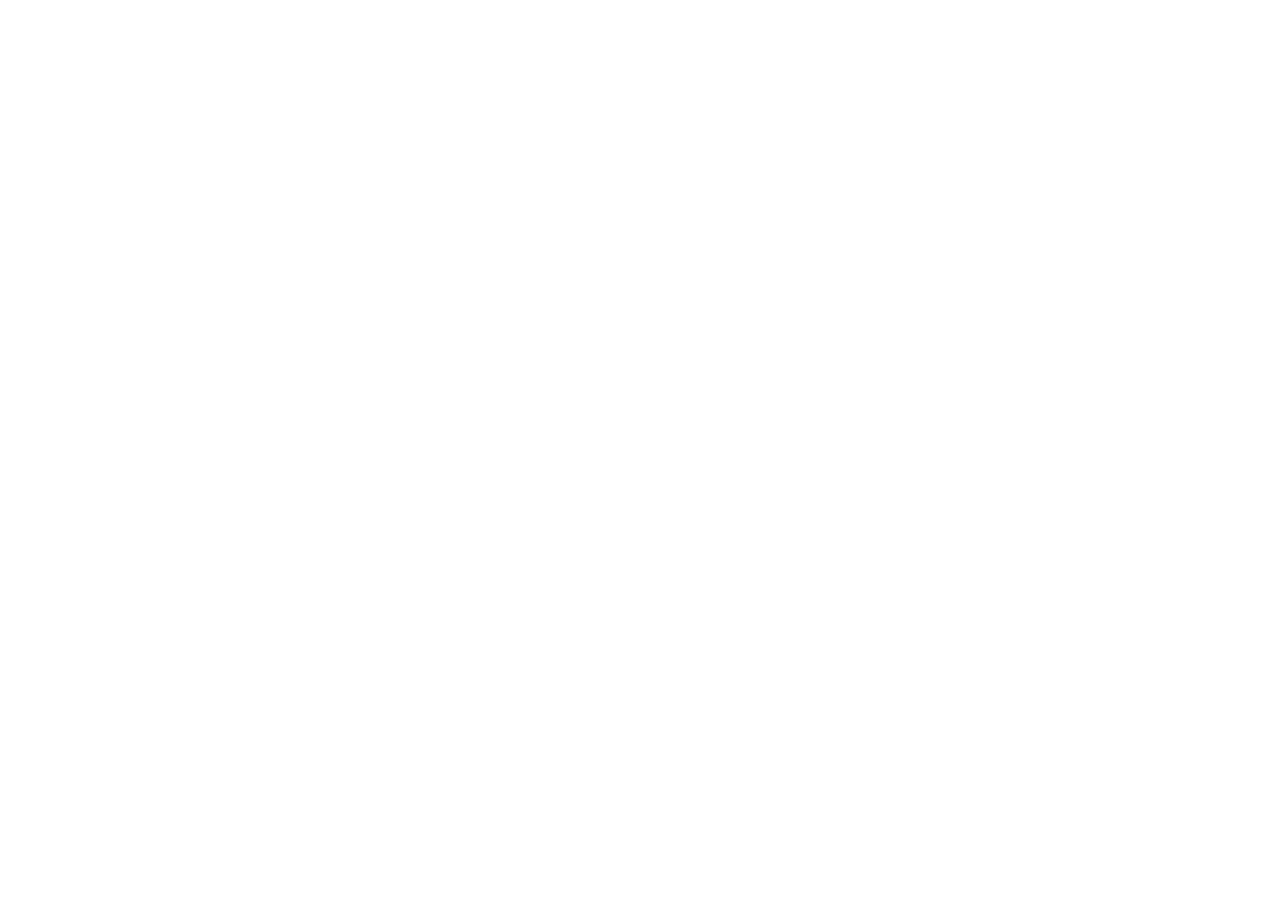
==== index.html @ 60d5e743 "initial first commit" ====
<!DOCTYPE html>
<html lang="en">

<head>
    <meta charset="UTF-8">
    <meta name="viewport" content="width=device-width, initial-scale=1.0">
    <link href="https://cdn.jsdelivr.net/npm/bootstrap@5.3.2/dist/css/bootstrap.min.css" rel="stylesheet"
        integrity="sha384-T3c6CoIi6uLrA9TneNEoa7RxnatzjcDSCmG1MXxSR1GAsXEV/Dwwykc2MPK8M2HN" crossorigin="anonymous">
        <link rel="stylesheet" href="style/style.css">
    <title>Document</title>
</head>

<body>



    <script src="https://cdnjs.cloudflare.com/ajax/libs/jquery/3.7.1/jquery.min.js"
        integrity="sha512-v2CJ7UaYy4JwqLDIrZUI/4hqeoQieOmAZNXBeQyjo21dadnwR+8ZaIJVT8EE2iyI61OV8e6M8PP2/4hpQINQ/g=="
        crossorigin="anonymous" referrerpolicy="no-referrer"></script>
    <script src="https://cdn.jsdelivr.net/npm/bootstrap@5.3.2/dist/js/bootstrap.bundle.min.js"
        integrity="sha384-C6RzsynM9kWDrMNeT87bh95OGNyZPhcTNXj1NW7RuBCsyN/o0jlpcV8Qyq46cDfL"
        crossorigin="anonymous"></script>
    <script src="JavaScript/main.js"></script>
</body>

</html>
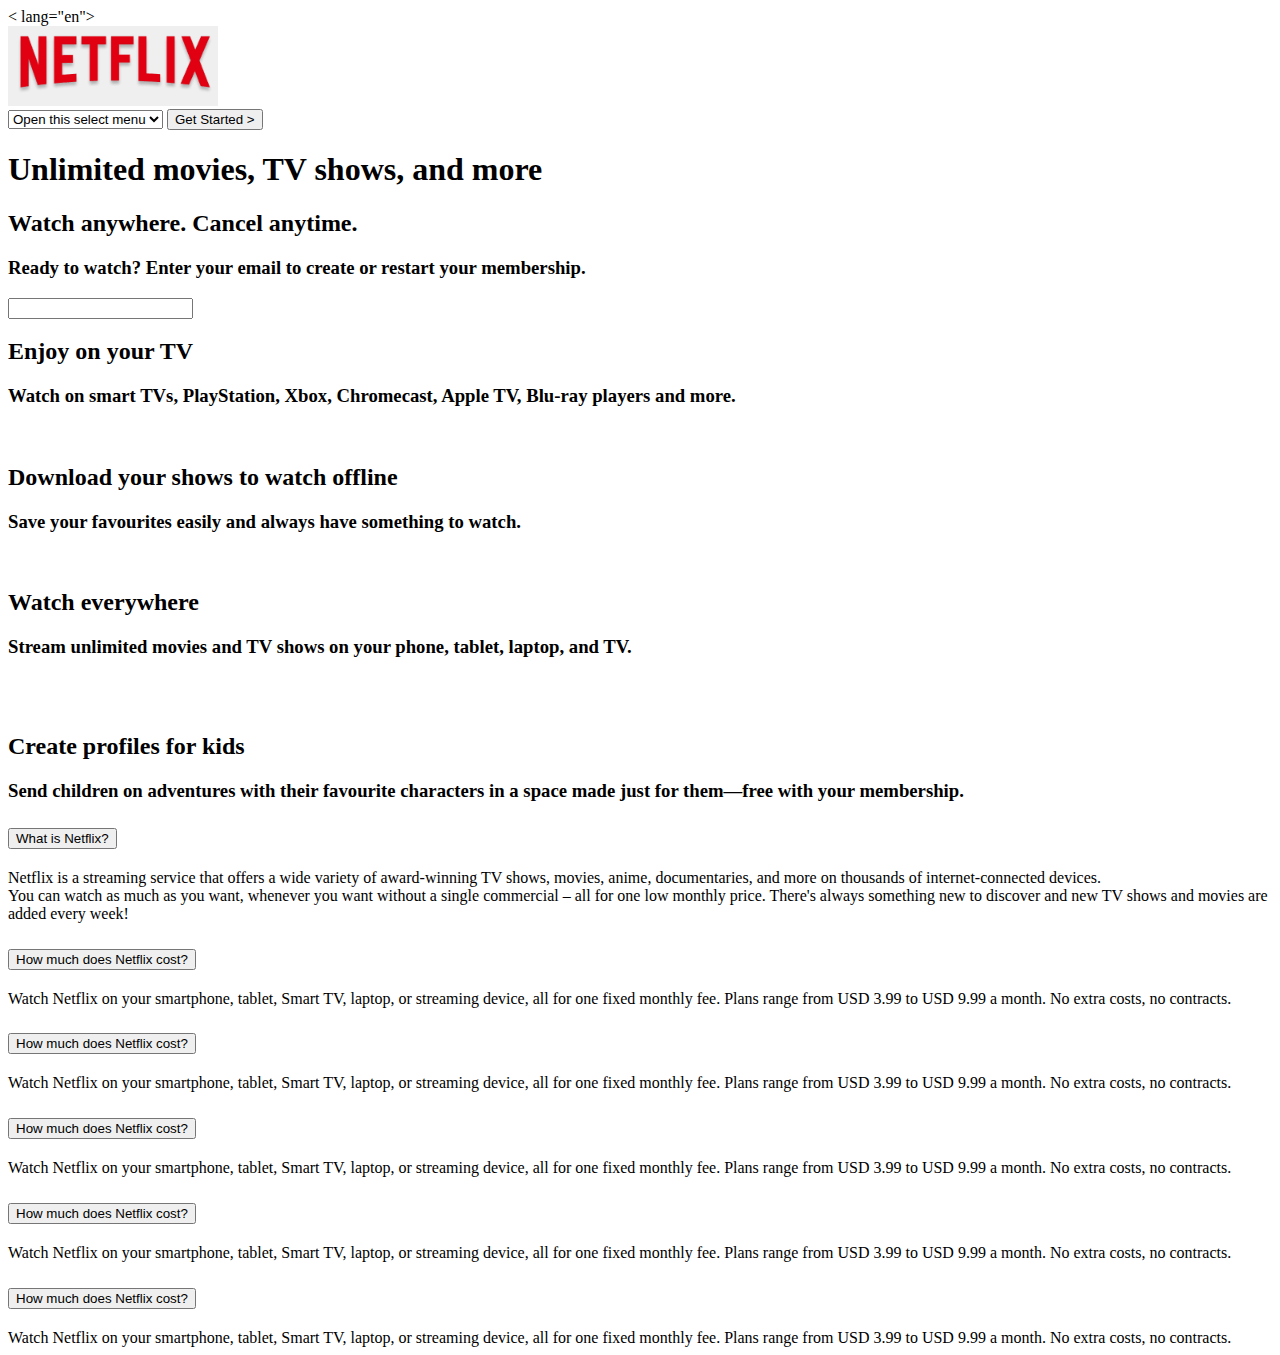
==== commit 3b2d743d: "20%" ====
--- a/index.html
+++ b/index.html
@@ -1,19 +1,168 @@
 <!DOCTYPE html>
-<html lang="en">
+< lang="en">
 
 <head>
     <meta charset="UTF-8">
     <meta name="viewport" content="width=device-width, initial-scale=1.0">
     <link href="https://cdn.jsdelivr.net/npm/bootstrap@5.3.2/dist/css/bootstrap.min.css" rel="stylesheet"
         integrity="sha384-T3c6CoIi6uLrA9TneNEoa7RxnatzjcDSCmG1MXxSR1GAsXEV/Dwwykc2MPK8M2HN" crossorigin="anonymous">
-        <link rel="stylesheet" href="style/style.css">
+    <link rel="stylesheet" href="style/style.css">
     <title>Document</title>
 </head>
 
 <body>
+    <header>
+        <nav>
+            <div><button type="button" class="btn custom-btn-netflix"></button>
+            </div>
+            <div>
+                <select class="form-select" aria-label="Default select example">
+                    <option selected>Open this select menu</option>
+                    <option value="1">Français</option>
+                    <option value="2">English</option>
+                    <option value="3">العربية</option>
+                </select>
+                <button type="button" class="btn btn-danger">Get Started ></button>
+            </div>
+        </nav>
 
+        <section>
+            <div>
+                <h1>Unlimited movies, TV shows, and more</h1>
+                <h2>Watch anywhere. Cancel anytime.</h2>
+                <h3>Ready to watch? Enter your email to create or restart your membership.</h3>
+                <input type="email" id="email" name="email">
+            </div>
+        </section>
+    </header>
+    <section>
+        <div>
+            <div>
+                <h2>Enjoy on your TV</h2>
+                <h3>Watch on smart TVs, PlayStation, Xbox, Chromecast, Apple TV, Blu-ray players and more.</h3>
+            </div>
+            <div>
+                <img src="" alt="">
+                <img src="" alt="">
+            </div>
+        </div>
+        <div>
+            <div>
+                <h2>Download your shows to watch offline</h2>
+                <h3>Save your favourites easily and always have something to watch.</h3>
+            </div>
+            <div>
+                <img src="" alt="">
+                <img src="" alt="">
+            </div>
+        </div>
+        <div>
+            <h2>Watch everywhere</h2>
+            <h3>Stream unlimited movies and TV shows on your phone, tablet, laptop, and TV.</h3>
+            <img src="" alt="">
+        </div>
+        <div>
+            <img src="" alt="">
+            <h2>Create profiles for kids</h2>
+            <h3>Send children on adventures with their favourite characters in a space made just for them—free with your
+                membership.</h3>
+        </div>
+        <div class="accordion" id="accordionExample">
+            <div class="accordion-item">
+                <h2 class="accordion-header">
+                    <button class="accordion-button" type="button" data-bs-toggle="collapse"
+                        data-bs-target="#collapseOne" aria-expanded="true" aria-controls="collapseOne">
+                        What is Netflix?
+                    </button>
+                </h2>
+                <div id="collapseOne" class="accordion-collapse collapse show" data-bs-parent="#accordionExample">
+                    <div class="accordion-body">
+                        Netflix is a streaming service that offers a wide variety of award-winning TV shows, movies,
+                        anime, documentaries, and more on thousands of internet-connected devices. <br>
 
+                        You can watch as much as you want, whenever you want without a single commercial – all for one
+                        low monthly price. There's always something new to discover and new TV shows and movies are
+                        added every week!
+                    </div>
+                </div>
+            </div>
+            <div class="accordion-item">
+                <h2 class="accordion-header">
+                    <button class="accordion-button collapsed" type="button" data-bs-toggle="collapse"
+                        data-bs-target="#collapseTwo" aria-expanded="false" aria-controls="collapseTwo">
+                        How much does Netflix cost?
+                    </button>
+                </h2>
+                <div id="collapseTwo" class="accordion-collapse collapse" data-bs-parent="#accordionExample">
+                    <div class="accordion-body">
+                        Watch Netflix on your smartphone, tablet, Smart TV, laptop, or streaming device, all for one
+                        fixed monthly fee. Plans range from USD 3.99 to USD 9.99 a month. No extra costs, no contracts.
+                    </div>
+                </div>
+            </div>
+            <div class="accordion-item">
+                <h2 class="accordion-header">
+                    <button class="accordion-button collapsed" type="button" data-bs-toggle="collapse"
+                        data-bs-target="#collapseThree" aria-expanded="false" aria-controls="collapseThree">
+                        How much does Netflix cost?
+                    </button>
+                </h2>
+                <div id="collapseThree" class="accordion-collapse collapse" data-bs-parent="#accordionExample">
+                    <div class="accordion-body">
+                        Watch Netflix on your smartphone, tablet, Smart TV, laptop, or streaming device, all for one
+                        fixed monthly fee. Plans range from USD 3.99 to USD 9.99 a month. No extra costs, no contracts.
+                    </div>
+                </div>
+            </div>
+            <div class="accordion-item">
+                <h2 class="accordion-header">
+                    <button class="accordion-button collapsed" type="button" data-bs-toggle="collapse"
+                        data-bs-target="#collapseThree" aria-expanded="false" aria-controls="collapseThree">
+                        How much does Netflix cost?
+                    </button>
+                </h2>
+                <div id="collapseThree" class="accordion-collapse collapse" data-bs-parent="#accordionExample">
+                    <div class="accordion-body">
+                        Watch Netflix on your smartphone, tablet, Smart TV, laptop, or streaming device, all for one
+                        fixed monthly fee. Plans range from USD 3.99 to USD 9.99 a month. No extra costs, no contracts.
+                    </div>
+                </div>
+            </div>
+            <div class="accordion-item">
+                <h2 class="accordion-header">
+                    <button class="accordion-button collapsed" type="button" data-bs-toggle="collapse"
+                        data-bs-target="#collapseThree" aria-expanded="false" aria-controls="collapseThree">
+                        How much does Netflix cost?
+                    </button>
+                </h2>
+                <div id="collapseThree" class="accordion-collapse collapse" data-bs-parent="#accordionExample">
+                    <div class="accordion-body">
+                        Watch Netflix on your smartphone, tablet, Smart TV, laptop, or streaming device, all for one
+                        fixed monthly fee. Plans range from USD 3.99 to USD 9.99 a month. No extra costs, no contracts.
+                    </div>
+                </div>
+            </div>
+            <div class="accordion-item">
+                <h2 class="accordion-header">
+                    <button class="accordion-button collapsed" type="button" data-bs-toggle="collapse"
+                        data-bs-target="#collapseThree" aria-expanded="false" aria-controls="collapseThree">
+                        How much does Netflix cost?
+                    </button>
+                </h2>
+                <div id="collapseThree" class="accordion-collapse collapse" data-bs-parent="#accordionExample">
+                    <div class="accordion-body">
+                        Watch Netflix on your smartphone, tablet, Smart TV, laptop, or streaming device, all for one
+                        fixed monthly fee. Plans range from USD 3.99 to USD 9.99 a month. No extra costs, no contracts.
+                    </div>
+                </div>
+            </div>
+          
+        </div>
 
+    </section>
+    <footer>
+
+    </footer>
     <script src="https://cdnjs.cloudflare.com/ajax/libs/jquery/3.7.1/jquery.min.js"
         integrity="sha512-v2CJ7UaYy4JwqLDIrZUI/4hqeoQieOmAZNXBeQyjo21dadnwR+8ZaIJVT8EE2iyI61OV8e6M8PP2/4hpQINQ/g=="
         crossorigin="anonymous" referrerpolicy="no-referrer"></script>
@@ -23,4 +172,3 @@
     <script src="JavaScript/main.js"></script>
 </body>
 
-</html>--- a/style/style.css
+++ b/style/style.css
@@ -0,0 +1,46 @@
+.custom-btn-netflix {
+    background-size: cover;
+    background-image: url(/Assets/Netflix\ logo.png);
+    color: #fff;
+    border: none;
+    width: 210px;
+    height: 80px;
+    top: 71px;
+    left: 37px;
+  
+  }
+  <div class="input-group mb-3">
+  <span class="input-group-text" id="basic-addon1">@</span>
+  <input type="text" class="form-control" placeholder="Username" aria-label="Username" aria-describedby="basic-addon1">
+</div>
+
+<div class="input-group mb-3">
+  <input type="text" class="form-control" placeholder="Recipient's username" aria-label="Recipient's username" aria-describedby="basic-addon2">
+  <span class="input-group-text" id="basic-addon2">@example.com</span>
+</div>
+
+<div class="mb-3">
+  <label for="basic-url" class="form-label">Your vanity URL</label>
+  <div class="input-group">
+    <span class="input-group-text" id="basic-addon3">https://example.com/users/</span>
+    <input type="text" class="form-control" id="basic-url" aria-describedby="basic-addon3 basic-addon4">
+  </div>
+  <div class="form-text" id="basic-addon4">Example help text goes outside the input group.</div>
+</div>
+
+<div class="input-group mb-3">
+  <span class="input-group-text">$</span>
+  <input type="text" class="form-control" aria-label="Amount (to the nearest dollar)">
+  <span class="input-group-text">.00</span>
+</div>
+
+<div class="input-group mb-3">
+  <input type="text" class="form-control" placeholder="Username" aria-label="Username">
+  <span class="input-group-text">@</span>
+  <input type="text" class="form-control" placeholder="Server" aria-label="Server">
+</div>
+
+<div class="input-group">
+  <span class="input-group-text">With textarea</span>
+  <textarea class="form-control" aria-label="With textarea"></textarea>
+</div>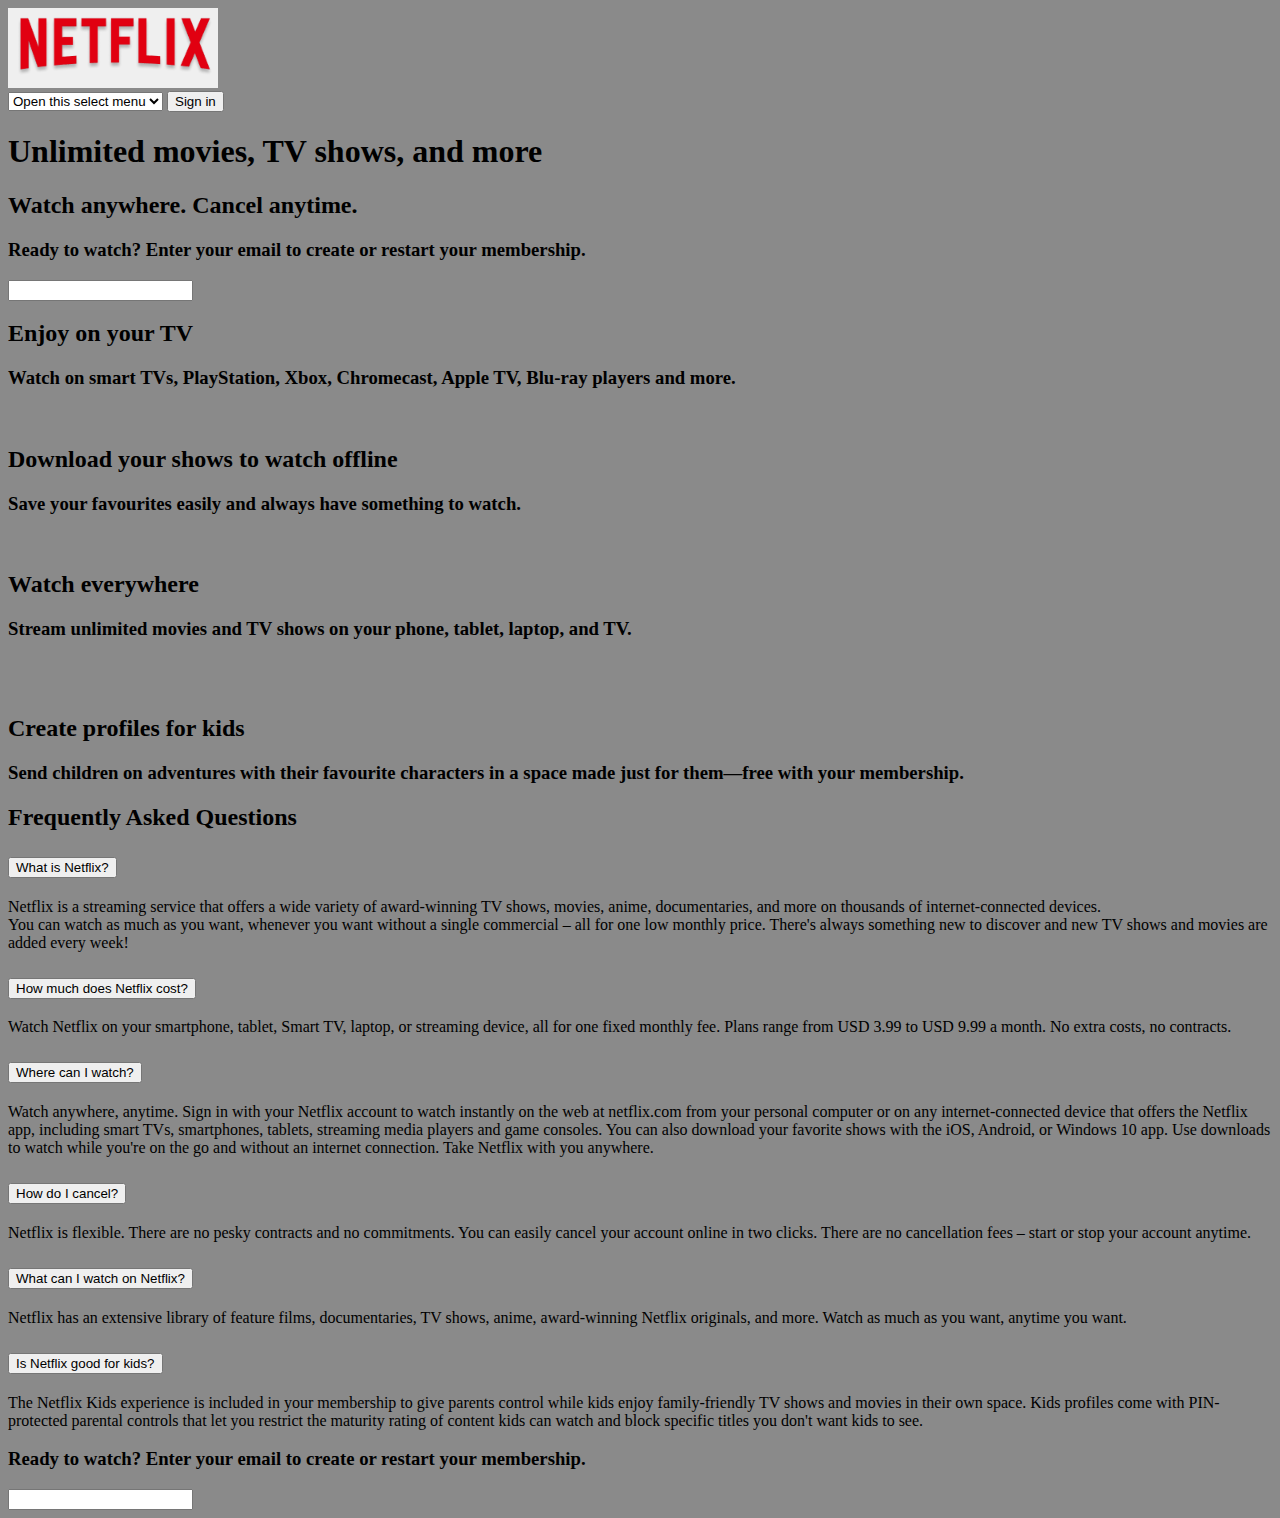
==== commit 36f800cd: "WIP landing page netflix clone" ====
--- a/index.html
+++ b/index.html
@@ -1,174 +1,188 @@
 <!DOCTYPE html>
-< lang="en">
+<lang="en">
 
-<head>
-    <meta charset="UTF-8">
-    <meta name="viewport" content="width=device-width, initial-scale=1.0">
-    <link href="https://cdn.jsdelivr.net/npm/bootstrap@5.3.2/dist/css/bootstrap.min.css" rel="stylesheet"
-        integrity="sha384-T3c6CoIi6uLrA9TneNEoa7RxnatzjcDSCmG1MXxSR1GAsXEV/Dwwykc2MPK8M2HN" crossorigin="anonymous">
-    <link rel="stylesheet" href="style/style.css">
-    <title>Document</title>
-</head>
+    <head>
+        <meta charset="UTF-8">
+        <meta name="viewport" content="width=device-width, initial-scale=1.0">
+        <link href="https://cdn.jsdelivr.net/npm/bootstrap@5.3.2/dist/css/bootstrap.min.css" rel="stylesheet"
+            integrity="sha384-T3c6CoIi6uLrA9TneNEoa7RxnatzjcDSCmG1MXxSR1GAsXEV/Dwwykc2MPK8M2HN" crossorigin="anonymous">
+        <link rel="stylesheet" href="style/style.css">
+        <title>Document</title>
+    </head>
 
-<body>
-    <header>
-        <nav>
-            <div><button type="button" class="btn custom-btn-netflix"></button>
+    <body class="bg-color" >
+        <header>
+            <nav>
+                <div><button type="button" class="btn custom-btn-netflix"></button>
+                </div>
+                <div>
+                    <select class="form-select" aria-label="Default select example">
+                        <option selected>Open this select menu</option>
+                        <option value="1">Français</option>
+                        <option value="2">English</option>
+                        <option value="3">العربية</option>
+                    </select>
+                    <button type="button" class="btn btn-danger">Sign in</button>
+                </div>
+            </nav>
+
+            <section>
+                <div>
+                    <h1>Unlimited movies, TV shows, and more</h1>
+                    <h2>Watch anywhere. Cancel anytime.</h2>
+                    <h3>Ready to watch? Enter your email to create or restart your membership.</h3>
+                    <input type="email" id="email" name="email">
+                </div>
+            </section>
+        </header>
+        <section>
+            <div>
+                <div>
+                    <h2>Enjoy on your TV</h2>
+                    <h3>Watch on smart TVs, PlayStation, Xbox, Chromecast, Apple TV, Blu-ray players and more.</h3>
+                </div>
+                <div>
+                    <img src="" alt="">
+                    <img src="" alt="">
+                </div>
             </div>
             <div>
-                <select class="form-select" aria-label="Default select example">
-                    <option selected>Open this select menu</option>
-                    <option value="1">Français</option>
-                    <option value="2">English</option>
-                    <option value="3">العربية</option>
-                </select>
-                <button type="button" class="btn btn-danger">Get Started ></button>
+                <div>
+                    <h2>Download your shows to watch offline</h2>
+                    <h3>Save your favourites easily and always have something to watch.</h3>
+                </div>
+                <div>
+                    <img src="" alt="">
+                    <img src="" alt="">
+                </div>
             </div>
-        </nav>
-
-        <section>
             <div>
-                <h1>Unlimited movies, TV shows, and more</h1>
-                <h2>Watch anywhere. Cancel anytime.</h2>
-                <h3>Ready to watch? Enter your email to create or restart your membership.</h3>
-                <input type="email" id="email" name="email">
-            </div>
-        </section>
-    </header>
-    <section>
-        <div>
-            <div>
-                <h2>Enjoy on your TV</h2>
-                <h3>Watch on smart TVs, PlayStation, Xbox, Chromecast, Apple TV, Blu-ray players and more.</h3>
+                <h2>Watch everywhere</h2>
+                <h3>Stream unlimited movies and TV shows on your phone, tablet, laptop, and TV.</h3>
+                <img src="" alt="">
             </div>
             <div>
                 <img src="" alt="">
-                <img src="" alt="">
+                <h2>Create profiles for kids</h2>
+                <h3>Send children on adventures with their favourite characters in a space made just for them—free with
+                    your
+                    membership.</h3>
             </div>
-        </div>
-        <div>
-            <div>
-                <h2>Download your shows to watch offline</h2>
-                <h3>Save your favourites easily and always have something to watch.</h3>
-            </div>
-            <div>
-                <img src="" alt="">
-                <img src="" alt="">
-            </div>
-        </div>
-        <div>
-            <h2>Watch everywhere</h2>
-            <h3>Stream unlimited movies and TV shows on your phone, tablet, laptop, and TV.</h3>
-            <img src="" alt="">
-        </div>
-        <div>
-            <img src="" alt="">
-            <h2>Create profiles for kids</h2>
-            <h3>Send children on adventures with their favourite characters in a space made just for them—free with your
-                membership.</h3>
-        </div>
-        <div class="accordion" id="accordionExample">
-            <div class="accordion-item">
-                <h2 class="accordion-header">
-                    <button class="accordion-button" type="button" data-bs-toggle="collapse"
-                        data-bs-target="#collapseOne" aria-expanded="true" aria-controls="collapseOne">
-                        What is Netflix?
-                    </button>
-                </h2>
-                <div id="collapseOne" class="accordion-collapse collapse show" data-bs-parent="#accordionExample">
-                    <div class="accordion-body">
-                        Netflix is a streaming service that offers a wide variety of award-winning TV shows, movies,
-                        anime, documentaries, and more on thousands of internet-connected devices. <br>
+            <h2>Frequently Asked Questions</h2>
+            <div class="accordion" id="accordionExample">
+                <div class="accordion-item">
+                    <h2 class="accordion-header">
+                        <button class="accordion-button" type="button" data-bs-toggle="collapse"
+                            data-bs-target="#collapseOne" aria-expanded="true" aria-controls="collapseOne">
+                            What is Netflix?
+                        </button>
+                    </h2>
+                    <div id="collapseOne" class="accordion-collapse collapse show" data-bs-parent="#accordionExample">
+                        <div class="accordion-body">
+                            Netflix is a streaming service that offers a wide variety of award-winning TV shows, movies,
+                            anime, documentaries, and more on thousands of internet-connected devices. <br>
 
-                        You can watch as much as you want, whenever you want without a single commercial – all for one
-                        low monthly price. There's always something new to discover and new TV shows and movies are
-                        added every week!
+                            You can watch as much as you want, whenever you want without a single commercial – all for
+                            one
+                            low monthly price. There's always something new to discover and new TV shows and movies are
+                            added every week!
+                        </div>
                     </div>
                 </div>
-            </div>
-            <div class="accordion-item">
-                <h2 class="accordion-header">
-                    <button class="accordion-button collapsed" type="button" data-bs-toggle="collapse"
-                        data-bs-target="#collapseTwo" aria-expanded="false" aria-controls="collapseTwo">
-                        How much does Netflix cost?
-                    </button>
-                </h2>
-                <div id="collapseTwo" class="accordion-collapse collapse" data-bs-parent="#accordionExample">
-                    <div class="accordion-body">
-                        Watch Netflix on your smartphone, tablet, Smart TV, laptop, or streaming device, all for one
-                        fixed monthly fee. Plans range from USD 3.99 to USD 9.99 a month. No extra costs, no contracts.
+                <div class="accordion-item">
+                    <h2 class="accordion-header">
+                        <button class="accordion-button collapsed" type="button" data-bs-toggle="collapse"
+                            data-bs-target="#collapseTwo" aria-expanded="false" aria-controls="collapseTwo">
+                            How much does Netflix cost?
+                        </button>
+                    </h2>
+                    <div id="collapseTwo" class="accordion-collapse collapse" data-bs-parent="#accordionExample">
+                        <div class="accordion-body">
+                            Watch Netflix on your smartphone, tablet, Smart TV, laptop, or streaming device, all for one
+                            fixed monthly fee. Plans range from USD 3.99 to USD 9.99 a month. No extra costs, no
+                            contracts.
+                        </div>
                     </div>
                 </div>
-            </div>
-            <div class="accordion-item">
-                <h2 class="accordion-header">
-                    <button class="accordion-button collapsed" type="button" data-bs-toggle="collapse"
-                        data-bs-target="#collapseThree" aria-expanded="false" aria-controls="collapseThree">
-                        How much does Netflix cost?
-                    </button>
-                </h2>
-                <div id="collapseThree" class="accordion-collapse collapse" data-bs-parent="#accordionExample">
-                    <div class="accordion-body">
-                        Watch Netflix on your smartphone, tablet, Smart TV, laptop, or streaming device, all for one
-                        fixed monthly fee. Plans range from USD 3.99 to USD 9.99 a month. No extra costs, no contracts.
+                <div class="accordion-item">
+                    <h2 class="accordion-header">
+                        <button class="accordion-button collapsed" type="button" data-bs-toggle="collapse"
+                            data-bs-target="#collapseThree" aria-expanded="false" aria-controls="collapseThree">
+                            Where can I watch?
+                        </button>
+                    </h2>
+                    <div id="collapseThree" class="accordion-collapse collapse" data-bs-parent="#accordionExample">
+                        <div class="accordion-body">
+                            Watch anywhere, anytime. Sign in with your Netflix account to watch instantly on the web at
+                            netflix.com from your personal computer or on any internet-connected device that offers the
+                            Netflix app, including smart TVs, smartphones, tablets, streaming media players and game
+                            consoles.
+
+                            You can also download your favorite shows with the iOS, Android, or Windows 10 app. Use
+                            downloads to watch while you're on the go and without an internet connection. Take Netflix
+                            with you anywhere.
+                        </div>
                     </div>
                 </div>
-            </div>
-            <div class="accordion-item">
-                <h2 class="accordion-header">
-                    <button class="accordion-button collapsed" type="button" data-bs-toggle="collapse"
-                        data-bs-target="#collapseThree" aria-expanded="false" aria-controls="collapseThree">
-                        How much does Netflix cost?
-                    </button>
-                </h2>
-                <div id="collapseThree" class="accordion-collapse collapse" data-bs-parent="#accordionExample">
-                    <div class="accordion-body">
-                        Watch Netflix on your smartphone, tablet, Smart TV, laptop, or streaming device, all for one
-                        fixed monthly fee. Plans range from USD 3.99 to USD 9.99 a month. No extra costs, no contracts.
+                <div class="accordion-item">
+                    <h2 class="accordion-header">
+                        <button class="accordion-button collapsed" type="button" data-bs-toggle="collapse"
+                            data-bs-target="#collapseFour" aria-expanded="false" aria-controls="collapseFour">
+                            How do I cancel?
+                        </button>
+                    </h2>
+                    <div id="collapseFour" class="accordion-collapse collapse" data-bs-parent="#accordionExample">
+                        <div class="accordion-body">
+                            Netflix is flexible. There are no pesky contracts and no commitments. You can easily cancel
+                            your account online in two clicks. There are no cancellation fees – start or stop your
+                            account anytime.
+                        </div>
                     </div>
                 </div>
-            </div>
-            <div class="accordion-item">
-                <h2 class="accordion-header">
-                    <button class="accordion-button collapsed" type="button" data-bs-toggle="collapse"
-                        data-bs-target="#collapseThree" aria-expanded="false" aria-controls="collapseThree">
-                        How much does Netflix cost?
-                    </button>
-                </h2>
-                <div id="collapseThree" class="accordion-collapse collapse" data-bs-parent="#accordionExample">
-                    <div class="accordion-body">
-                        Watch Netflix on your smartphone, tablet, Smart TV, laptop, or streaming device, all for one
-                        fixed monthly fee. Plans range from USD 3.99 to USD 9.99 a month. No extra costs, no contracts.
+                <div class="accordion-item">
+                    <h2 class="accordion-header">
+                        <button class="accordion-button collapsed" type="button" data-bs-toggle="collapse"
+                            data-bs-target="#collapseFive" aria-expanded="false" aria-controls="collapseFive">
+                            What can I watch on Netflix?
+                        </button>
+                    </h2>
+                    <div id="collapseFive" class="accordion-collapse collapse" data-bs-parent="#accordionExample">
+                        <div class="accordion-body">
+                            Netflix has an extensive library of feature films, documentaries, TV shows, anime,
+                            award-winning Netflix originals, and more. Watch as much as you want, anytime you want.
+                        </div>
                     </div>
                 </div>
-            </div>
-            <div class="accordion-item">
-                <h2 class="accordion-header">
-                    <button class="accordion-button collapsed" type="button" data-bs-toggle="collapse"
-                        data-bs-target="#collapseThree" aria-expanded="false" aria-controls="collapseThree">
-                        How much does Netflix cost?
-                    </button>
-                </h2>
-                <div id="collapseThree" class="accordion-collapse collapse" data-bs-parent="#accordionExample">
-                    <div class="accordion-body">
-                        Watch Netflix on your smartphone, tablet, Smart TV, laptop, or streaming device, all for one
-                        fixed monthly fee. Plans range from USD 3.99 to USD 9.99 a month. No extra costs, no contracts.
+                <div class="accordion-item">
+                    <h2 class="accordion-header">
+                        <button class="accordion-button collapsed" type="button" data-bs-toggle="collapse"
+                            data-bs-target="#collapseSix" aria-expanded="false" aria-controls="collapseSix">
+                            Is Netflix good for kids?
+                        </button>
+                    </h2>
+                    <div id="collapseSix" class="accordion-collapse collapse" data-bs-parent="#accordionExample">
+                        <div class="accordion-body">
+                            The Netflix Kids experience is included in your membership to give parents control while
+                            kids enjoy family-friendly TV shows and movies in their own space.
+
+                            Kids profiles come with PIN-protected parental controls that let you restrict the maturity
+                            rating of content kids can watch and block specific titles you don't want kids to see.
+                        </div>
                     </div>
                 </div>
+                <h3>Ready to watch? Enter your email to create or restart your membership.</h3>
+                    <input type="email" id="email" name="email">
             </div>
-          
-        </div>
 
-    </section>
-    <footer>
+        </section>
+        <footer>
 
-    </footer>
-    <script src="https://cdnjs.cloudflare.com/ajax/libs/jquery/3.7.1/jquery.min.js"
-        integrity="sha512-v2CJ7UaYy4JwqLDIrZUI/4hqeoQieOmAZNXBeQyjo21dadnwR+8ZaIJVT8EE2iyI61OV8e6M8PP2/4hpQINQ/g=="
-        crossorigin="anonymous" referrerpolicy="no-referrer"></script>
-    <script src="https://cdn.jsdelivr.net/npm/bootstrap@5.3.2/dist/js/bootstrap.bundle.min.js"
-        integrity="sha384-C6RzsynM9kWDrMNeT87bh95OGNyZPhcTNXj1NW7RuBCsyN/o0jlpcV8Qyq46cDfL"
-        crossorigin="anonymous"></script>
-    <script src="JavaScript/main.js"></script>
-</body>
-
+        </footer>
+        <script src="https://cdnjs.cloudflare.com/ajax/libs/jquery/3.7.1/jquery.min.js"
+            integrity="sha512-v2CJ7UaYy4JwqLDIrZUI/4hqeoQieOmAZNXBeQyjo21dadnwR+8ZaIJVT8EE2iyI61OV8e6M8PP2/4hpQINQ/g=="
+            crossorigin="anonymous" referrerpolicy="no-referrer"></script>
+        <script src="https://cdn.jsdelivr.net/npm/bootstrap@5.3.2/dist/js/bootstrap.bundle.min.js"
+            integrity="sha384-C6RzsynM9kWDrMNeT87bh95OGNyZPhcTNXj1NW7RuBCsyN/o0jlpcV8Qyq46cDfL"
+            crossorigin="anonymous"></script>
+        <script src="JavaScript/main.js"></script>
+    </body>--- a/style/style.css
+++ b/style/style.css
@@ -9,38 +9,9 @@
     left: 37px;
   
   }
-  <div class="input-group mb-3">
-  <span class="input-group-text" id="basic-addon1">@</span>
-  <input type="text" class="form-control" placeholder="Username" aria-label="Username" aria-describedby="basic-addon1">
-</div>
-
-<div class="input-group mb-3">
-  <input type="text" class="form-control" placeholder="Recipient's username" aria-label="Recipient's username" aria-describedby="basic-addon2">
-  <span class="input-group-text" id="basic-addon2">@example.com</span>
-</div>
-
-<div class="mb-3">
-  <label for="basic-url" class="form-label">Your vanity URL</label>
-  <div class="input-group">
-    <span class="input-group-text" id="basic-addon3">https://example.com/users/</span>
-    <input type="text" class="form-control" id="basic-url" aria-describedby="basic-addon3 basic-addon4">
-  </div>
-  <div class="form-text" id="basic-addon4">Example help text goes outside the input group.</div>
-</div>
-
-<div class="input-group mb-3">
-  <span class="input-group-text">$</span>
-  <input type="text" class="form-control" aria-label="Amount (to the nearest dollar)">
-  <span class="input-group-text">.00</span>
-</div>
-
-<div class="input-group mb-3">
-  <input type="text" class="form-control" placeholder="Username" aria-label="Username">
-  <span class="input-group-text">@</span>
-  <input type="text" class="form-control" placeholder="Server" aria-label="Server">
-</div>
-
-<div class="input-group">
-  <span class="input-group-text">With textarea</span>
-  <textarea class="form-control" aria-label="With textarea"></textarea>
-</div>+ .bg-color{
+  background-color: #00000075;
+ }
+ .bg-color2{
+  background-color:#000000;
+ }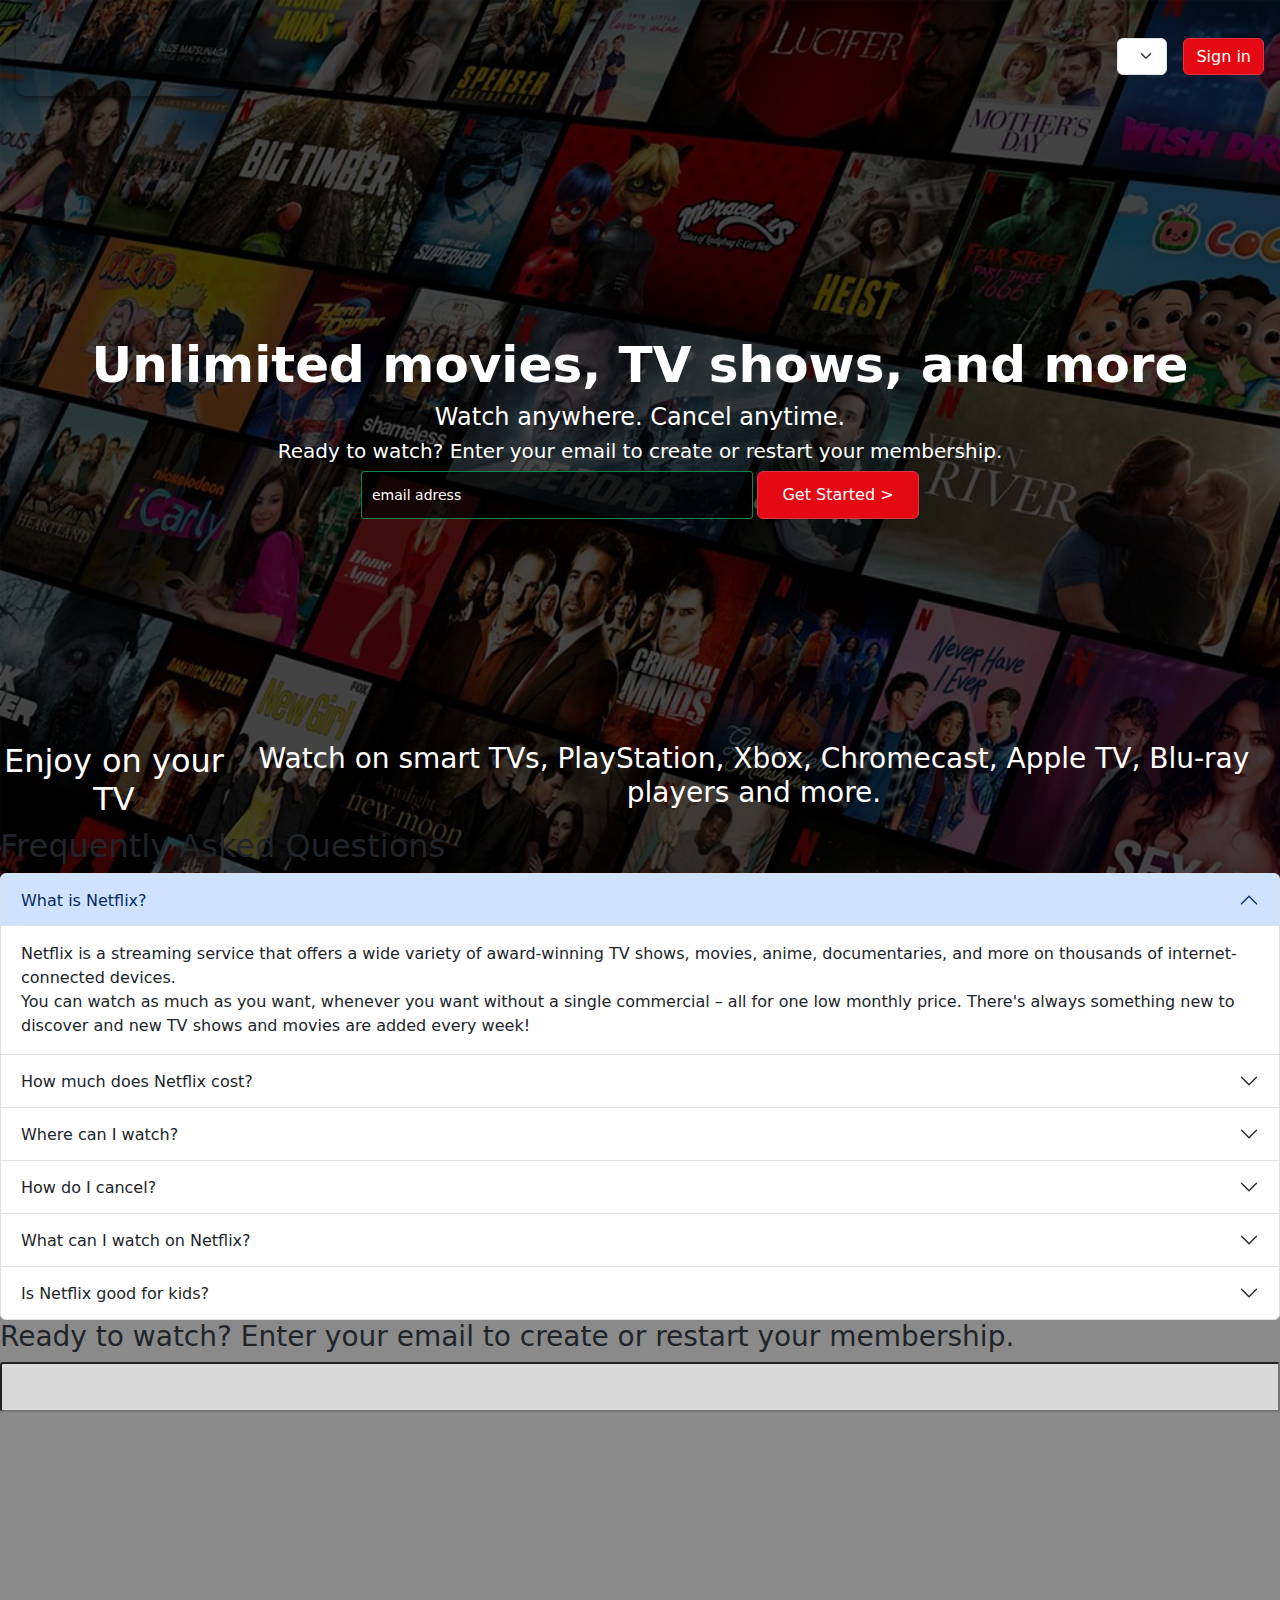
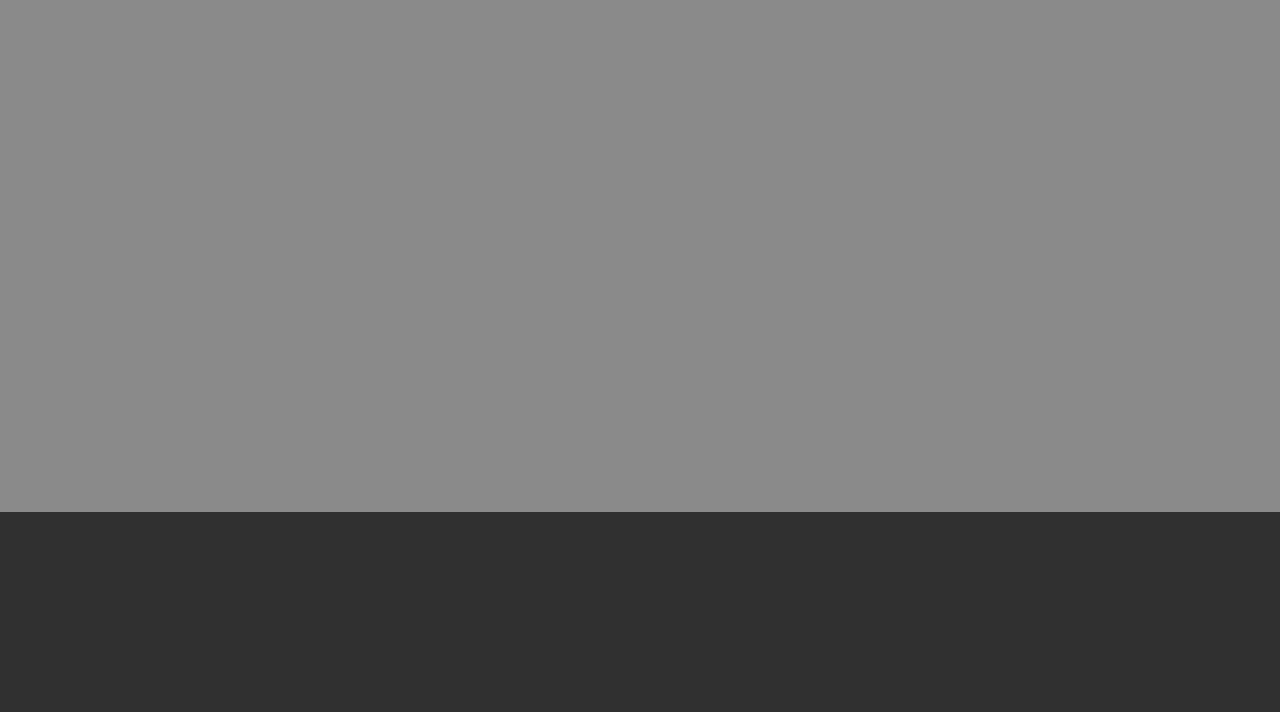
==== commit ef741130: "Landing page index wip" ====
--- a/index.html
+++ b/index.html
@@ -5,43 +5,47 @@
         <meta charset="UTF-8">
         <meta name="viewport" content="width=device-width, initial-scale=1.0">
         <link href="https://cdn.jsdelivr.net/npm/bootstrap@5.3.2/dist/css/bootstrap.min.css" rel="stylesheet"
-            integrity="sha384-T3c6CoIi6uLrA9TneNEoa7RxnatzjcDSCmG1MXxSR1GAsXEV/Dwwykc2MPK8M2HN" crossorigin="anonymous">
+            integrityrgb(82, 81, 81)Ii6uLrA9TneNEoa7RxnatzjcDSCmG1MXxSR1GAsXEV/Dwwykc2MPK8M2HN" crossorigin="anonymous">
         <link rel="stylesheet" href="style/style.css">
+        <link rel="stylesheet" href="style/landingpage.css" >
         <title>Document</title>
     </head>
 
     <body class="bg-color" >
+      <section class="bg-darkness">
         <header>
-            <nav>
+            <nav class="d-flex justify-content-between p-3 align-items-center">
                 <div><button type="button" class="btn custom-btn-netflix"></button>
                 </div>
-                <div>
-                    <select class="form-select" aria-label="Default select example">
+                <div class="d-flex gap-3">
+                    <select class="form-select" aria-label="Default select example" style="width:40px;height:37px">
                         <option selected>Open this select menu</option>
                         <option value="1">Français</option>
                         <option value="2">English</option>
                         <option value="3">العربية</option>
                     </select>
-                    <button type="button" class="btn btn-danger">Sign in</button>
+                    <button type="button" class="btn btn-danger" style="height:37px;background-color: #E50914;">Sign in</button>
                 </div>
             </nav>
 
-            <section>
+            <section class="text-white text-center d-flex justify-content-center align-items-center" style="height:70vh">
                 <div>
-                    <h1>Unlimited movies, TV shows, and more</h1>
-                    <h2>Watch anywhere. Cancel anytime.</h2>
-                    <h3>Ready to watch? Enter your email to create or restart your membership.</h3>
-                    <input type="email" id="email" name="email">
+                    <h1 class="fw-bold" style="font-size:50px">Unlimited movies, TV shows, and more</h1>
+                    <h4 >Watch anywhere. Cancel anytime.</h4>
+                    <h5>Ready to watch? Enter your email to create or restart your membership.</h5>
+                    <div class="d-flex gap-1 align-items-center justify-content-center flex-wrap">
+                        <input type="email" id="email" name="email" placeholder="put your email please" style="width:392px;height:48px" class="inputEmail text-white" value="email adress">
+                        <button class="btn btn-danger" style="background-color: #E50914; width: 162px;height:48px">Get Started ></button>
+                    </div>
                 </div>
             </section>
         </header>
         <section>
-            <div>
-                <div>
-                    <h2>Enjoy on your TV</h2>
-                    <h3>Watch on smart TVs, PlayStation, Xbox, Chromecast, Apple TV, Blu-ray players and more.</h3>
+                <div class="text white text-center d-flex justify-content-between">
+                    <h2 class="text-white text-center d-flex justify-content-between">Enjoy on your TV</h2>
+                    <h3 class="text-white text-center d-flex justify-content-between">Watch on smart TVs, PlayStation, Xbox, Chromecast, Apple TV, Blu-ray players and more.</h3>
                 </div>
-                <div>
+                <!-- <div>
                     <img src="" alt="">
                     <img src="" alt="">
                 </div>
@@ -67,7 +71,7 @@
                 <h3>Send children on adventures with their favourite characters in a space made just for them—free with
                     your
                     membership.</h3>
-            </div>
+            </div> -->
             <h2>Frequently Asked Questions</h2>
             <div class="accordion" id="accordionExample">
                 <div class="accordion-item">
@@ -176,8 +180,8 @@
 
         </section>
         <footer>
-
         </footer>
+    </section>
         <script src="https://cdnjs.cloudflare.com/ajax/libs/jquery/3.7.1/jquery.min.js"
             integrity="sha512-v2CJ7UaYy4JwqLDIrZUI/4hqeoQieOmAZNXBeQyjo21dadnwR+8ZaIJVT8EE2iyI61OV8e6M8PP2/4hpQINQ/g=="
             crossorigin="anonymous" referrerpolicy="no-referrer"></script>
--- a/style/style.css
+++ b/style/style.css
@@ -1,12 +1,106 @@
+body {
+  background-image: url("../assets/37729135-thin-line-icon-with-flat-design-element-of-business-idea-thinking-person-problem-solving-human-brain.jpg");
+  background-attachment: fixed;
+  background-size: cover;
+  }
+  .color-text{
+    color:#6A6868;
+  }
+  .form{
+    height: 650px;
+    width: 450px;
+    background-color: #000000CC ;
+    ;
+    position: absolute;
+    transform: translate(-50%,-50%);
+    top: 50%;
+    left: 50%;
+  
+    backdrop-filter: blur(10px);
+   
+    box-shadow: 0 0 40px ;
+    padding: 50px 35px;
+}
+label{
+  display: block;
+  margin-top: 30px;
+  font-size: 16px;
+  font-weight: 500;
+}
+input{
+  display: block;
+  height: 50px;
+  width: 100%;
+  background-color:  #D9D9D9;
+
+  border-radius: 3px;
+  padding: 0 10px;
+  margin-top: 8px;
+  font-size: 14px;
+  font-weight: 300;
+}
+form *{
+  font-family: 'Poppins',sans-serif;
+  color: #ffffff;
+  letter-spacing: 0.5px;
+  outline: none;
+  border: none;}
+
+  ::placeholder{
+    color: black}
+    .remember{
+      background: #5c5b5b;
+      width: 19px;
+      height:18px;
+    }
+    .custom-btn-netflix {
+      background-size: cover;
+      background-image: url(../assets/pngwing\ 1.png);
+      color: #fff;
+      border: none;
+      width: 210px;
+      height: 80px;
+      top: 71px;
+      left: 37px;
+    
+    }
+    
+ 
+ 
+.custom-btn {
+  background-size: cover;
+  color: #fff;
+  border: none;
+  padding: 10px 20px;
+  cursor: pointer;
+  width: 257px;
+  height: 258px;
+  top: 475px;
+  left: 127px
+}
+
+/* .custom-btn-netflix {
+  background-size: cover;
+  background-image: url(/assets/profile/Netflix\ logo.png);
+  color: #fff;
+  border: none;
+  width: 210px;
+  height: 80px;
+  top: 71px;
+  left: 37px;
+  
+
+} */
 .custom-btn-netflix {
     background-size: cover;
-    background-image: url(/Assets/Netflix\ logo.png);
+    background-image: url(../assets/Netflix\ logo.png);
     color: #fff;
-    border: none;
+    border-radius: 10px;
     width: 210px;
     height: 80px;
     top: 71px;
     left: 37px;
+    box-shadow: 0 4px 6px -1px rgba(0,0,0,0.5);
   
   }
  .bg-color{
@@ -14,4 +108,54 @@
  }
  .bg-color2{
   background-color:#000000;
- }+ }
+ .custom-btn-netflix {
+  background-size: cover;
+  background-image: url(../assets/Netflix\ logo.png);
+  color: #fff;
+  border: none;
+  width: 210px;
+  height: 80px;
+  top: 71px;
+  left: 37px;
+ }
+ .profile {
+  width: 150px;
+  height: 150px;
+  border-radius: 10px;
+  border: 3px solid transparent;
+  text-align: center;
+  display: inline-block;
+  margin-left: 25px;
+ }
+
+ footer{
+  position: absolute;
+  margin-top: 700px;
+  z-index: 2;
+  background: rgba(0,0,0,0.65);
+  width: 100%;
+  height: 200px;
+ }
+
+ .ftr-content{
+  margin-left: 10%;
+  padding-top: 20px;
+  font-size: 1em;
+ }
+ .contact{
+  margin-bottom: 30px;
+ }
+ .ftr {
+  margin-bottom: 0px;
+  width: 70%;
+  font-size: 0.8rem;
+  display: flex;
+  justify-content: space-between;
+ }
+
+
+ .signin{
+  margin-top: 10%;
+ }
+ --- a/style/landingpage.css
+++ b/style/landingpage.css
@@ -0,0 +1,12 @@
+.bg-darkness {
+    background: rgba(0,0,0,0.65);
+    height:100vh;
+    border-bottom : 10px solid gray
+}
+
+.inputEmail {
+    border: 1px solid #12864E;
+    background: rgba(0,0,0,0.65); 
+    color:white !important;
+    margin-top : 0 !important;	
+}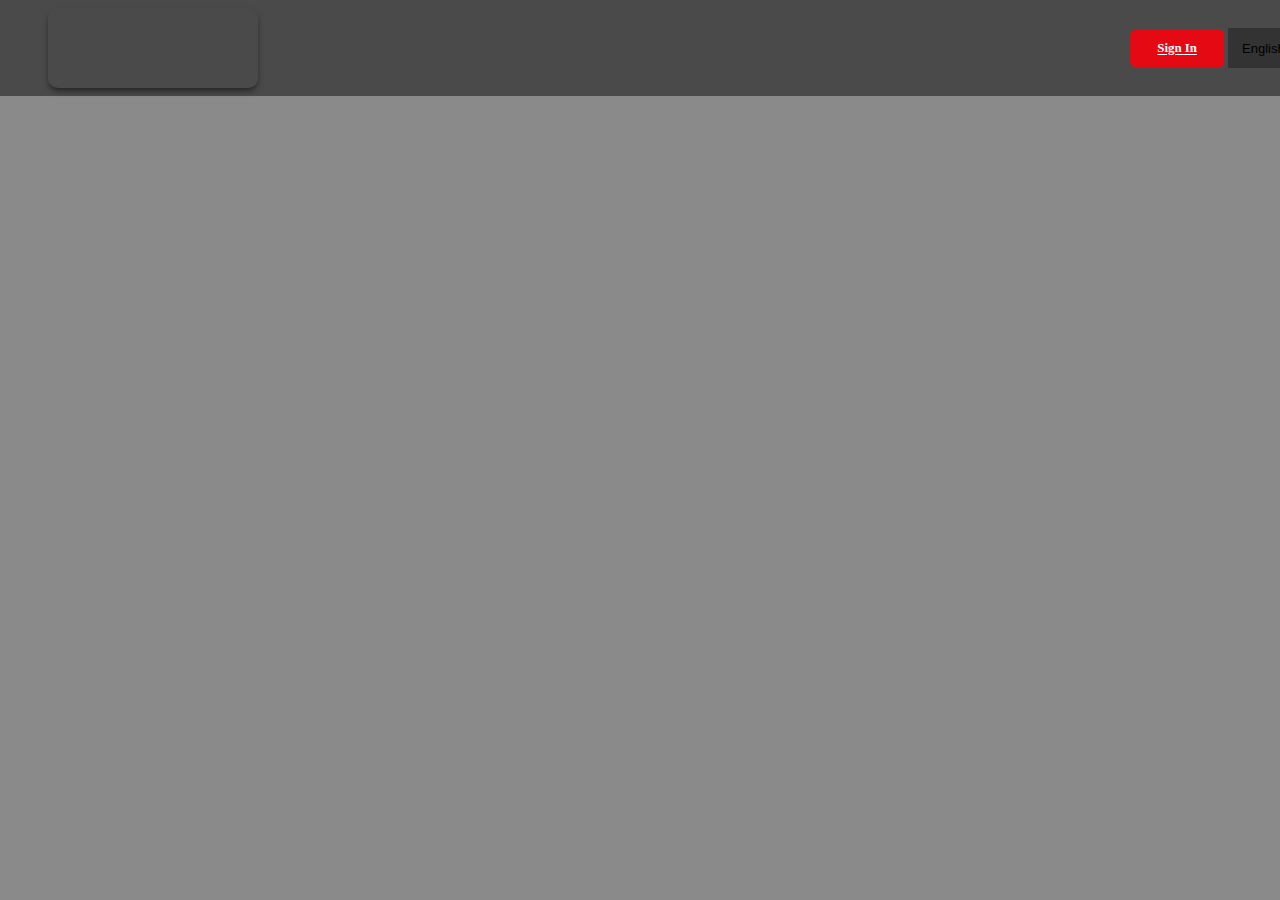
==== commit 61299b1c: "filmes done" ====
--- a/index.html
+++ b/index.html
@@ -5,47 +5,43 @@
         <meta charset="UTF-8">
         <meta name="viewport" content="width=device-width, initial-scale=1.0">
         <link href="https://cdn.jsdelivr.net/npm/bootstrap@5.3.2/dist/css/bootstrap.min.css" rel="stylesheet"
-            integrityrgb(82, 81, 81)Ii6uLrA9TneNEoa7RxnatzjcDSCmG1MXxSR1GAsXEV/Dwwykc2MPK8M2HN" crossorigin="anonymous">
+            integrity="sha384-T3c6CoIi6uLrA9TneNEoa7RxnatzjcDSCmG1MXxSR1GAsXEV/Dwwykc2MPK8M2HN" crossorigin="anonymous">
         <link rel="stylesheet" href="style/style.css">
-        <link rel="stylesheet" href="style/landingpage.css" >
         <title>Document</title>
     </head>
 
-    <body class="bg-color" >
-      <section class="bg-darkness">
-        <header>
-            <nav class="d-flex justify-content-between p-3 align-items-center">
-                <div><button type="button" class="btn custom-btn-netflix"></button>
-                </div>
-                <div class="d-flex gap-3">
-                    <select class="form-select" aria-label="Default select example" style="width:40px;height:37px">
-                        <option selected>Open this select menu</option>
-                        <option value="1">Français</option>
-                        <option value="2">English</option>
-                        <option value="3">العربية</option>
-                    </select>
-                    <button type="button" class="btn btn-danger" style="height:37px;background-color: #E50914;">Sign in</button>
-                </div>
-            </nav>
-
-            <section class="text-white text-center d-flex justify-content-center align-items-center" style="height:70vh">
-                <div>
-                    <h1 class="fw-bold" style="font-size:50px">Unlimited movies, TV shows, and more</h1>
-                    <h4 >Watch anywhere. Cancel anytime.</h4>
-                    <h5>Ready to watch? Enter your email to create or restart your membership.</h5>
-                    <div class="d-flex gap-1 align-items-center justify-content-center flex-wrap">
-                        <input type="email" id="email" name="email" placeholder="put your email please" style="width:392px;height:48px" class="inputEmail text-white" value="email adress">
-                        <button class="btn btn-danger" style="background-color: #E50914; width: 162px;height:48px">Get Started ></button>
-                    </div>
-                </div>
-            </section>
+    <body class="bg-color">
+        <header class="text-white bg-color header">
+
+            <a href="/index.html" type="button" class="btn custom-btn-netflix  "></a>
+            <div class="select">
+                <a class="sign_in_btn signin-btn" href="/pages/signin.html"> Sign in</a>
+            
+                <select class=" text-white">
+                    <option>English</option>
+                    <option>العربية</option>
+                    <option>Français</option>
+                    <option>Spanish</option>
+                    <option>Dutch</option>
+                </select>
+            </div>
+
         </header>
+
         <section>
-                <div class="text white text-center d-flex justify-content-between">
-                    <h2 class="text-white text-center d-flex justify-content-between">Enjoy on your TV</h2>
-                    <h3 class="text-white text-center d-flex justify-content-between">Watch on smart TVs, PlayStation, Xbox, Chromecast, Apple TV, Blu-ray players and more.</h3>
-                </div>
-                <!-- <div>
+            <!-- <div>
+                    <h1>Unlimited movies, TV shows, and more</h1>
+                    <h2>Watch anywhere. Cancel anytime.</h2>
+                    <h3>Ready to watch? Enter your email to create or restart your membership.</h3>
+                    <input type="email" id="email" name="email">
+                </div>
+
+            <div>
+                <div>
+                    <h2>Enjoy on your TV</h2>
+                    <h3>Watch on smart TVs, PlayStation, Xbox, Chromecast, Apple TV, Blu-ray players and more.</h3>
+                </div>
+                <div>
                     <img src="" alt="">
                     <img src="" alt="">
                 </div>
@@ -71,9 +67,9 @@
                 <h3>Send children on adventures with their favourite characters in a space made just for them—free with
                     your
                     membership.</h3>
-            </div> -->
-            <h2>Frequently Asked Questions</h2>
-            <div class="accordion" id="accordionExample">
+            </div>
+            <h2>Frequently Asked Questions</h2> -->
+            <!-- <div class="accordion" id="accordionExample">
                 <div class="accordion-item">
                     <h2 class="accordion-header">
                         <button class="accordion-button" type="button" data-bs-toggle="collapse"
@@ -175,13 +171,44 @@
                     </div>
                 </div>
                 <h3>Ready to watch? Enter your email to create or restart your membership.</h3>
-                    <input type="email" id="email" name="email">
-            </div>
-
+                <input type="email" id="email" name="email">
+            </div>
         </section>
+
         <footer>
-        </footer>
-    </section>
+
+            <div class="ftr-content">
+                <div class="contact">
+                    <a href="#">Questions? Contact us.</a>
+                </div>
+                <div class="ftr">
+                    <a href="#">FAQ</a>
+                    <a href="#">Terms of Use</a>
+                </div>
+                <div class="ftr">
+                    <a href="#">Cancel Membership</a>
+                    <a href="#">Privacy</a>
+                    <a href="#">Help Center</a>
+                </div>
+                <div class="ftr">
+                    <a href="#">Cookie Preference</a>
+                    <a href="#">Netflix Shop</a>
+                    <a href="#">Impressum</a>
+                </div>
+                <div class="select">
+                    <select>
+                        <option>English</option>
+                        <option>العربية</option>
+                        <option>Français</option>
+                        <option>Spanish</option>
+                        <option>Dutch</option>
+                    </select>
+                </div>
+            </div>
+
+
+
+        </footer> -->
         <script src="https://cdnjs.cloudflare.com/ajax/libs/jquery/3.7.1/jquery.min.js"
             integrity="sha512-v2CJ7UaYy4JwqLDIrZUI/4hqeoQieOmAZNXBeQyjo21dadnwR+8ZaIJVT8EE2iyI61OV8e6M8PP2/4hpQINQ/g=="
             crossorigin="anonymous" referrerpolicy="no-referrer"></script>
--- a/style/style.css
+++ b/style/style.css
@@ -1,7 +1,7 @@
 body {
-  background-image: url("../assets/37729135-thin-line-icon-with-flat-design-element-of-business-idea-thinking-person-problem-solving-human-brain.jpg");
+  background-color:#141414;
   background-attachment: fixed;
-  background-size: cover;
+  background-size:cover;
   }
   .color-text{
     color:#6A6868;
@@ -11,10 +11,10 @@
     width: 450px;
     background-color: #000000CC ;
     ;
-    position: absolute;
-    transform: translate(-50%,-50%);
-    top: 50%;
-    left: 50%;
+    /* position: absolute; */
+    /* transform: translate(-50%,-50%); */
+    /* top: 50%;
+    left: 50%; */
   
     backdrop-filter: blur(10px);
    
@@ -130,9 +130,8 @@
  }
 
  footer{
-  position: absolute;
-  margin-top: 700px;
-  z-index: 2;
+  
+  margin-top: 20px;
   background: rgba(0,0,0,0.65);
   width: 100%;
   height: 200px;
@@ -155,7 +154,44 @@
  }
 
 
- .signin{
-  margin-top: 10%;
+
+ .select select{
+  width: 100px;
+  height:40px;
+  border: none;
+  font-size:small;
+  padding-left: 10px;
+  background: #333333;
  }
- +
+ .signin-btn{
+  background-color:  #e50914 ;
+  list-style: none;
+  padding: 0.7rem 1.7rem;
+  font-weight: 700;
+  font-size: 0.8rem;
+  border-radius: 0.3rem;
+  text-transform: capitalize;
+  color: white;
+  width: 100px;
+  height: 40px;
+ }
+ 
+ .header {
+  position:absolute;
+  height: 6rem;
+  width: 100%;
+  top: 0;
+  left: 0;
+  z-index: 15;
+  display: flex;
+  justify-content: space-between;
+  align-items: center;
+  padding: 0 3rem;
+ }
+
+
+.ftr-content a {
+  text-decoration: none !important ; 
+  color:white !important
+}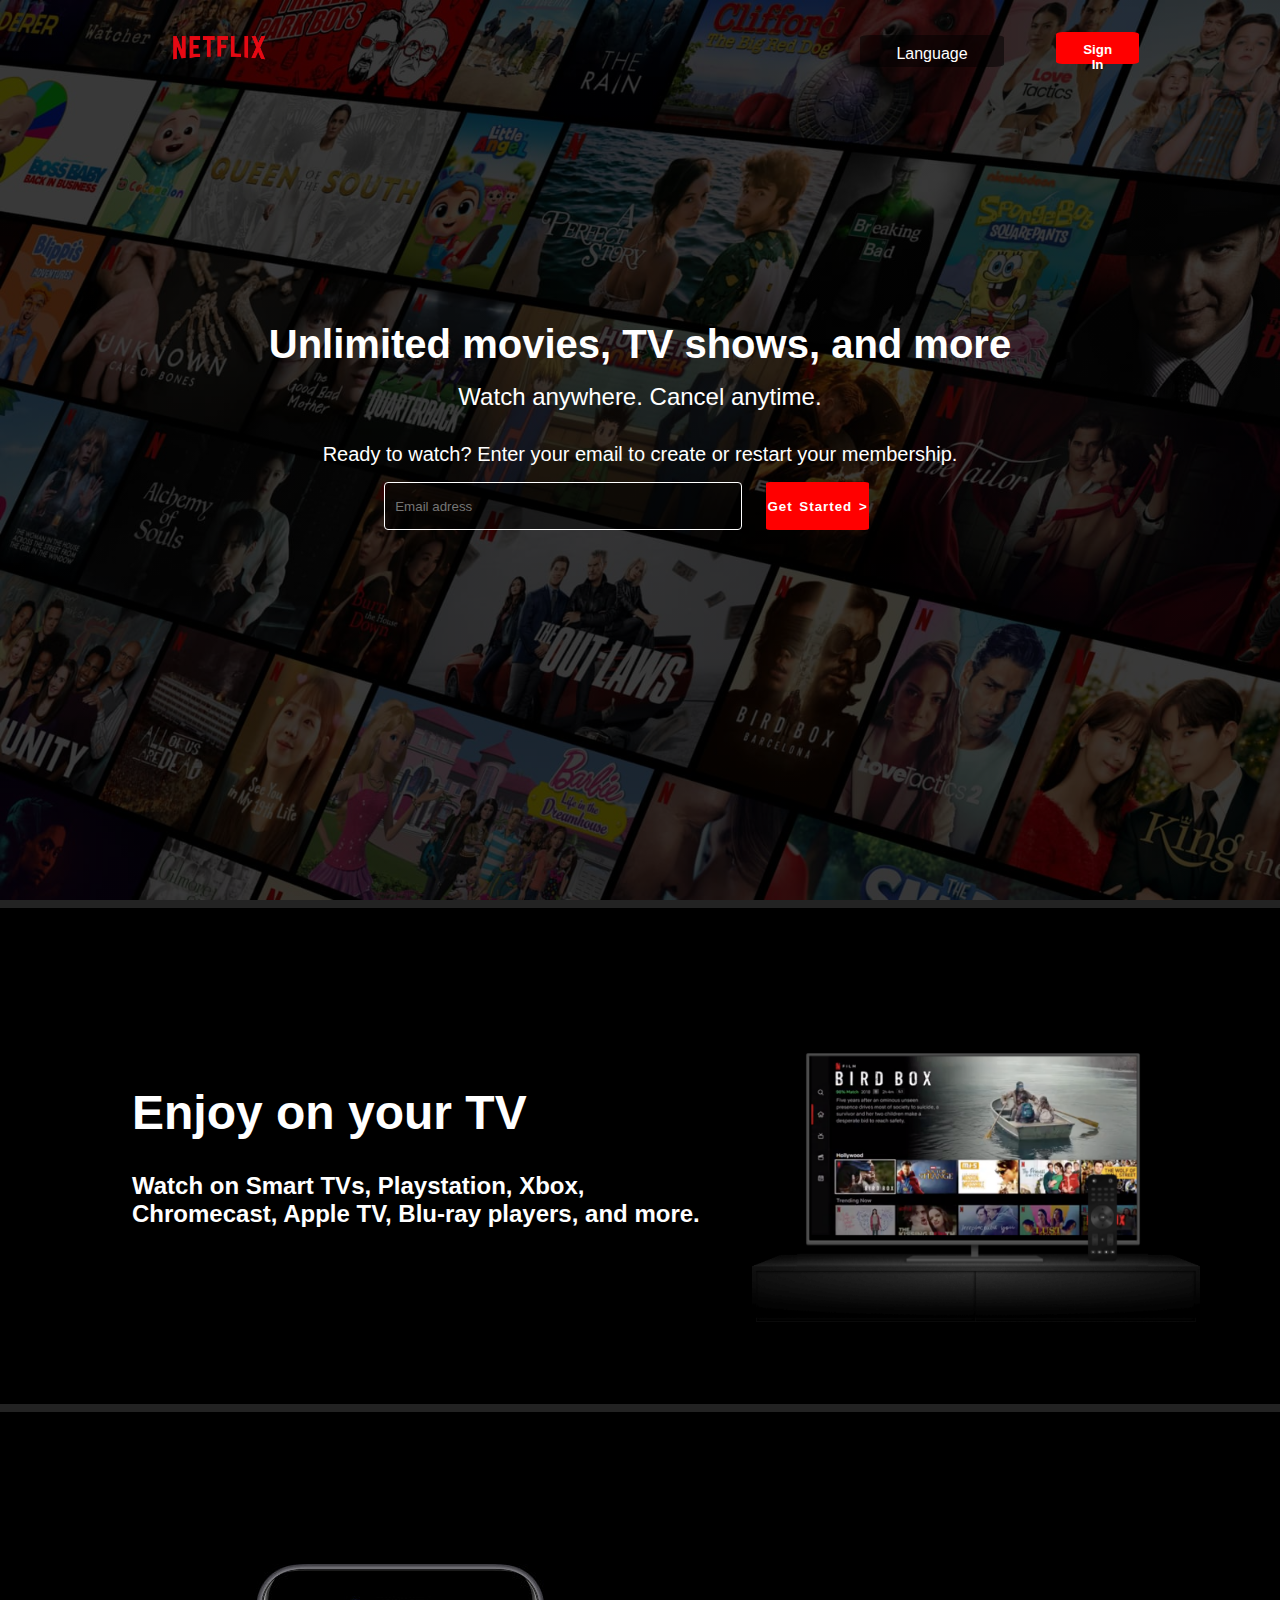
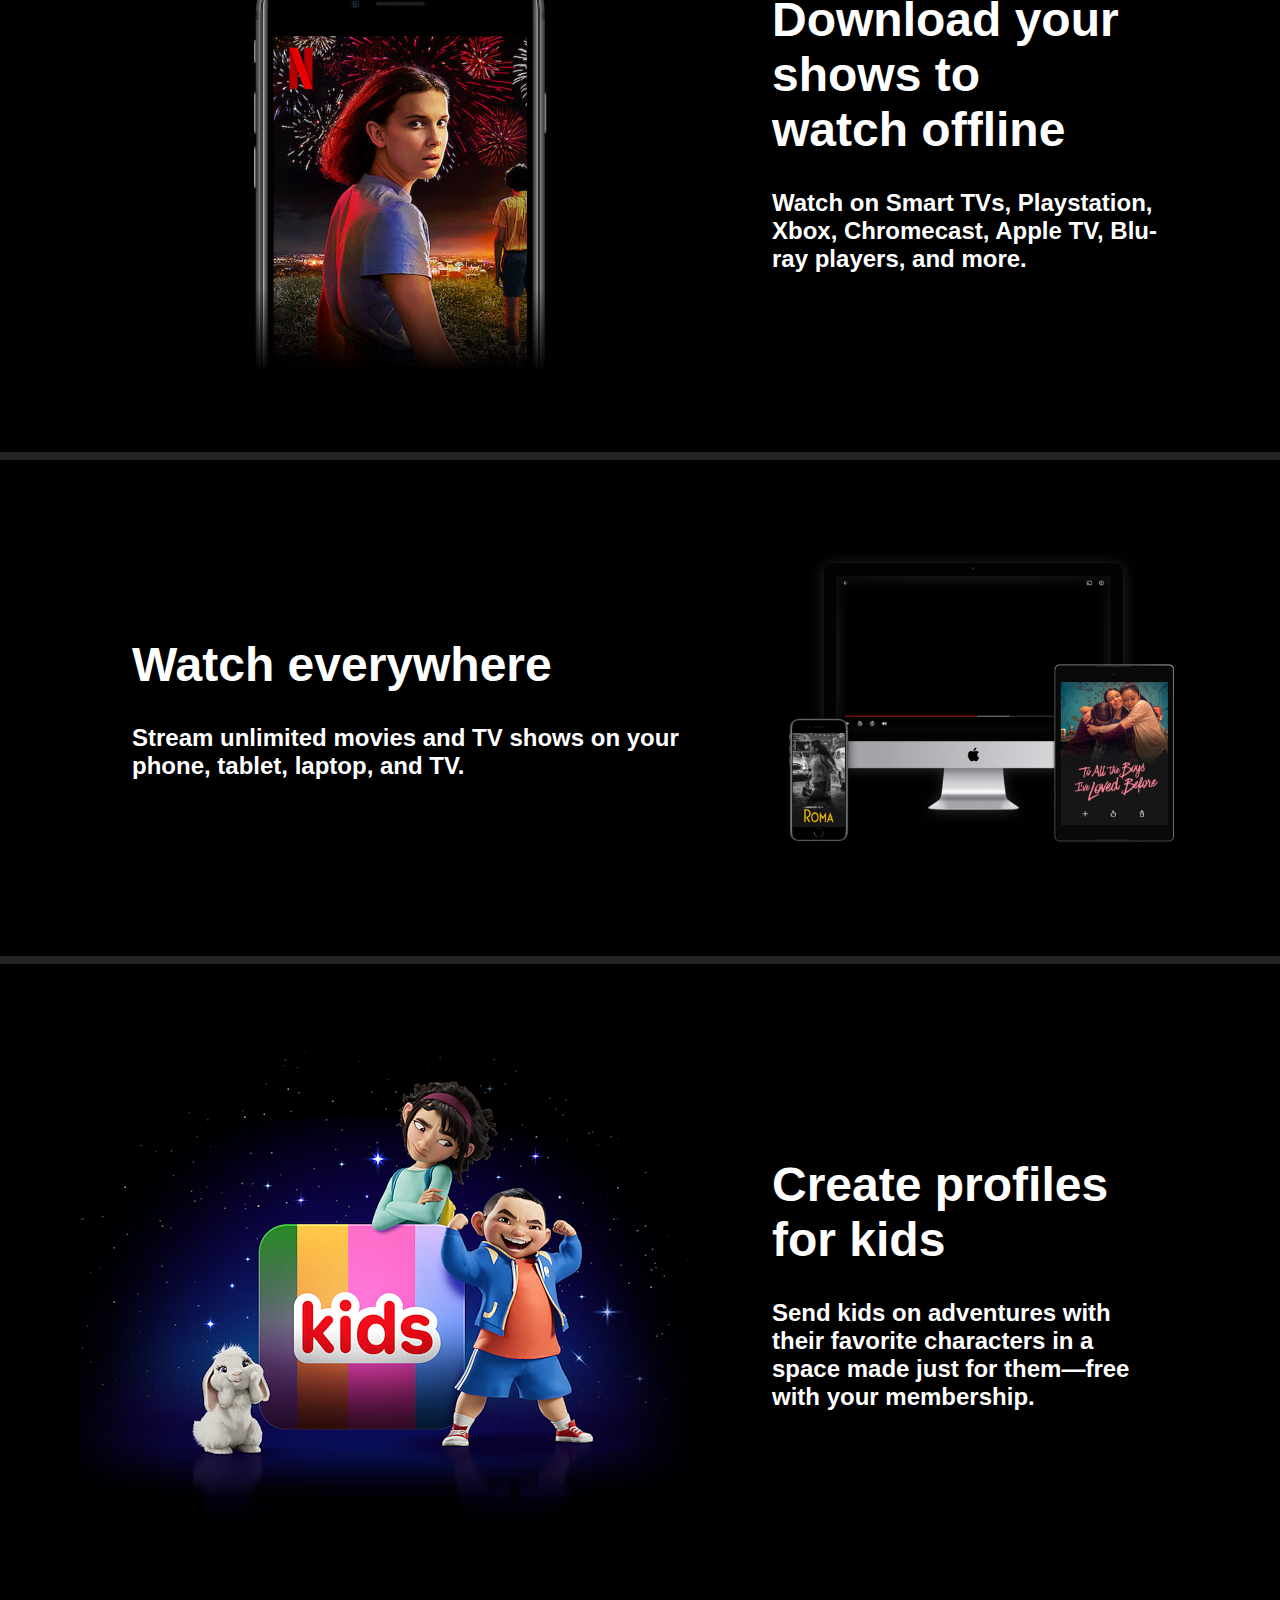
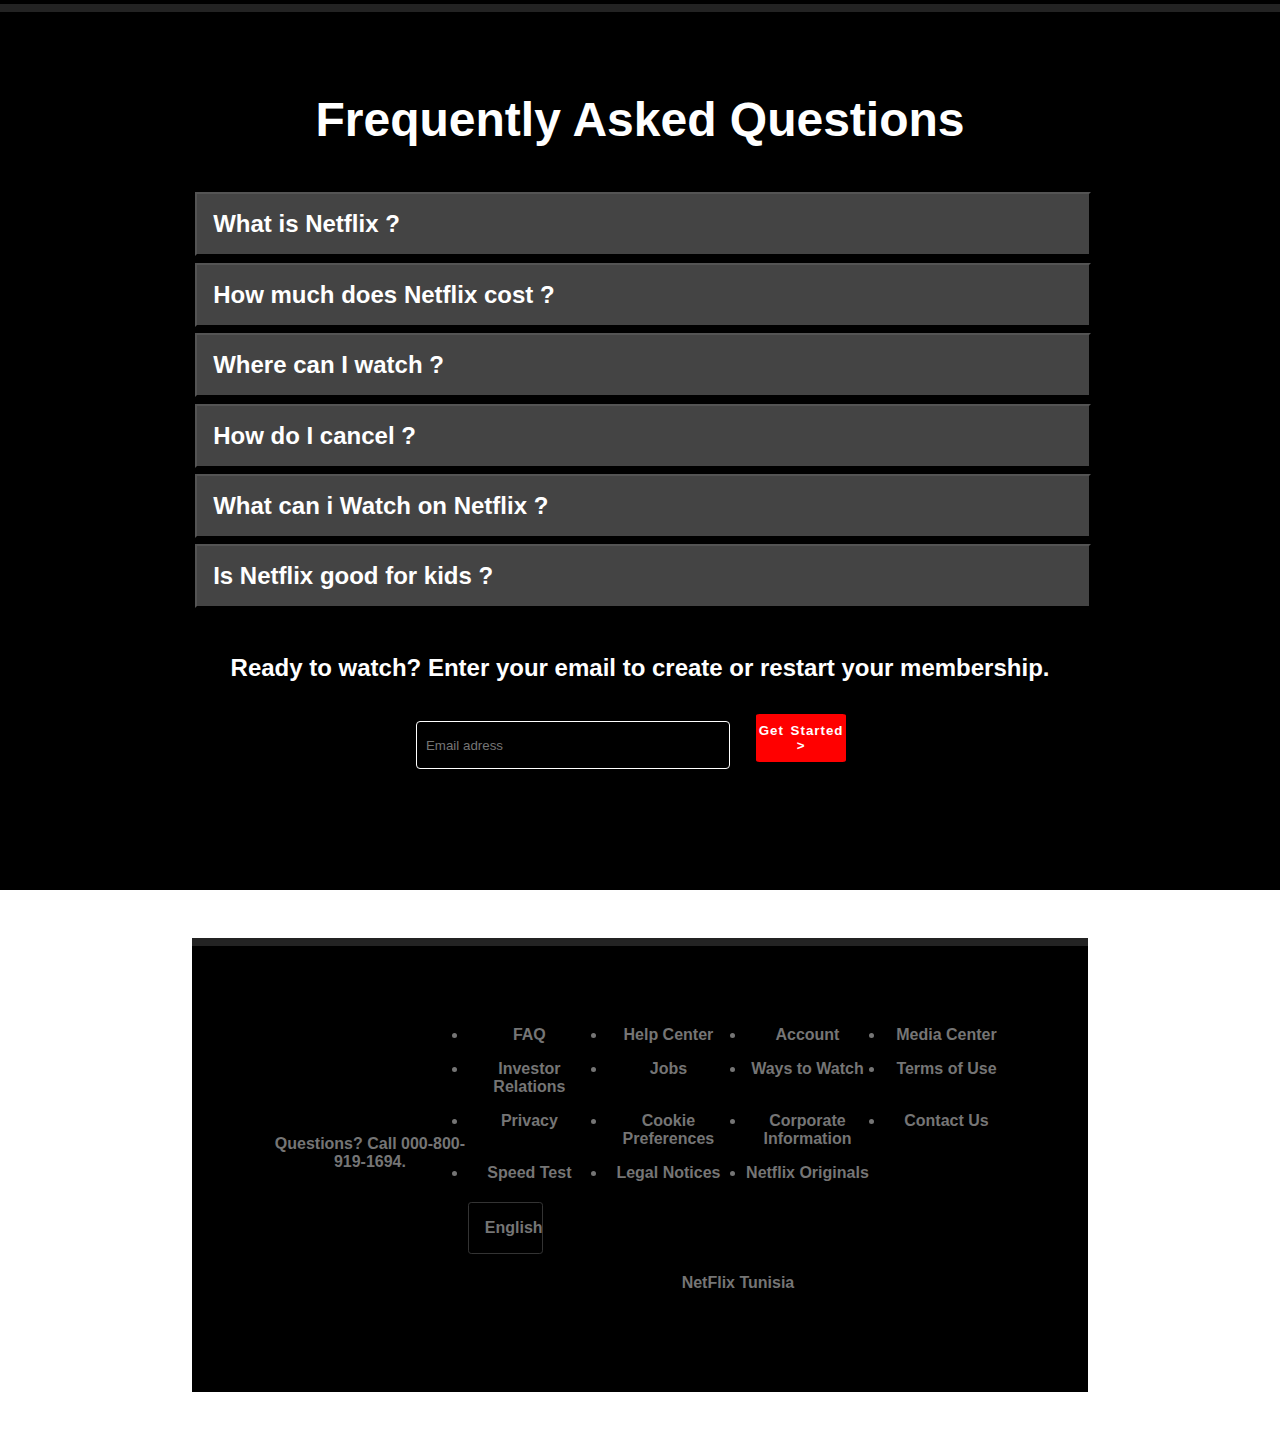
==== commit fc0ee085: "work in progress" ====
--- a/index.html
+++ b/index.html
@@ -1,219 +1,124 @@
 <!DOCTYPE html>
-<lang="en">
-
-    <head>
-        <meta charset="UTF-8">
-        <meta name="viewport" content="width=device-width, initial-scale=1.0">
-        <link href="https://cdn.jsdelivr.net/npm/bootstrap@5.3.2/dist/css/bootstrap.min.css" rel="stylesheet"
-            integrity="sha384-T3c6CoIi6uLrA9TneNEoa7RxnatzjcDSCmG1MXxSR1GAsXEV/Dwwykc2MPK8M2HN" crossorigin="anonymous">
-        <link rel="stylesheet" href="style/style.css">
-        <title>Document</title>
-    </head>
-
-    <body class="bg-color">
-        <header class="text-white bg-color header">
-
-            <a href="/index.html" type="button" class="btn custom-btn-netflix  "></a>
-            <div class="select">
-                <a class="sign_in_btn signin-btn" href="/pages/signin.html"> Sign in</a>
-            
-                <select class=" text-white">
-                    <option>English</option>
-                    <option>العربية</option>
-                    <option>Français</option>
-                    <option>Spanish</option>
-                    <option>Dutch</option>
-                </select>
+<html lang="en">
+<head>
+    <meta charset="UTF-8">
+    <meta name="viewport" content="width=device-width, initial-scale=1.0">
+    <title>Netflix</title>
+    <link rel="stylesheet" href="https://fonts.googleapis.com/css2?family=Material+Symbols+Outlined:opsz,wght,FILL,GRAD@20..48,100..700,0..1,-50..200" />
+    <link rel="shortcut icon" href="../images/netflix_logo.jpg" type="image/x-icon">
+    <link rel="stylesheet" href="../style/landigpage.css">
+    <script src='https://code.jquery.com/jquery-2.2.4.js'></script>
+</head>
+<body>
+    <header >
+        <nav>
+            <img id="logo" src="../images/homePage/netflix.png" alt="">
+            <div class="btn">
+                <div class="dropdown">
+                    <button id="lang--btn" class="dropbtn">Language</button>
+                    <div id="langDropdown" class="dropdown-content">
+                        <a href="#" onclick="changeLanguage('en')">English</a>
+                        <a href="#" onclick="changeLanguage('fr')">Français</a>
+                        <a href="#" onclick="changeLanguage('ar')">العربية</a>
+                    </div>
+                </div>
+                <button id="signUp--btn">Sign In</button>
             </div>
-
+        </nav>        
         </header>
 
-        <section>
-            <!-- <div>
-                    <h1>Unlimited movies, TV shows, and more</h1>
-                    <h2>Watch anywhere. Cancel anytime.</h2>
-                    <h3>Ready to watch? Enter your email to create or restart your membership.</h3>
-                    <input type="email" id="email" name="email">
-                </div>
+    <div class="container">
+        <h1 id="text1">Unlimited movies, TV shows, and more</h1>
+        <span id="text2">Watch anywhere. Cancel anytime.</span>
+        <span id="text3">Ready to watch? Enter your email to create or restart your membership.</span>
+        <span id="inputs">
+            <input id="mail" type="email"  placeholder="Email adress">
+            <button id="getSatrted">Get Started ></button>
+        </span>
+    </div>
+    
+    <div class="content">
+        <div class="texts">
+            <h1>Enjoy on your TV</h1>
+            <h4>Watch on Smart TVs, Playstation, Xbox, Chromecast, Apple TV, Blu-ray players, and more.</h4>
+        </div>
+        <img id="feature" src="../images/homePage/feature-1.png" alt="" srcset="">
+    </div>
+    <div class="content">
+        <img src="../images/homePage/mobile.jpg" alt="" srcset="">
+        <div class="texts">
+            <h1>Download your shows to <br>watch offline</h1>
+            <h4>Watch on Smart TVs, Playstation, Xbox, Chromecast, Apple TV, Blu-ray players, and more.</h4>
+        </div>
+    </div>
+    <div class="content">
+        <div class="texts">
+            <h1>Watch everywhere</h1>
+            <h4>Stream unlimited movies and TV shows on your phone, tablet, laptop, and TV.</h4>
+        </div>
+        <img  id="feature" src="../images/homePage/device-pile.png" alt="" srcset="">
+    </div>
+    <div class="content">
+        <img src="../images/homePage/kids.png" alt="" srcset="">
+        <div class="texts">
+            <h1>Create profiles for kids</h1>
+            <h4>Send kids on adventures with their favorite characters in a space made just for them—free with your membership.</h4>
+        </div>
+    </div>
+    <div class="questionContainer">
+    
+        <h1>Frequently Asked Questions</h1>
+        <div class="questions">
+            <button >What is Netflix ?</button>
+            <button >How much does Netflix cost ?</button>
+            <button >Where can I watch ?</button>
+            <button >How do I cancel ?</button>
+            <button > What can i Watch on Netflix ?</button>
+            <button >Is Netflix good for kids ?</button>
+        </div>
+        <span>Ready to watch? Enter your email to create or restart your membership.</span>
+        <span id="inputs">
+            <input id="mail" type="email" name="" id="" placeholder="Email adress">
+            <button id="getSatrted">Get Started ></button>
+        </span>
+    </div>
+    <footer>
+        <div>
+        <p>Questions? Call 000-800-919-1694.</p>
+    </div>
+        <div class="links">
+          <ul>
+            <li>FAQ</li>
+            <li>Help Center</li>
+            <li>Account</li>
+            <li>Media Center</li>
+            <li>Investor Relations</li>
+            <li>Jobs</li>
+            <li>Ways to Watch</li>
+            <li>Terms of Use</li>
+            <li>Privacy</li>
+            <li>Cookie Preferences</li>
+            <li>Corporate Information</li>
+            <li>Contact Us</li>
+            <li>Speed Test</li>
+            <li>Legal Notices</li>
+            <li>Netflix Originals</li>
+          </ul>
+          <div class="language" id="language-btn">
+            <i class="fas fa-globe"></i> English
+            <i class="fas fa-sort-down lg"></i>
+            <div class="dropdown-list">
+              <ul class="" id="language-dropdown">
+                <li>Français</li>
+                <li>English</li>
+                <li>العربية</li>
+              </ul>
+            </div>
+          </div>
+          <p>NetFlix Tunisia</p>
+        </div>
+      </footer>
+    <script src="../js/landingpage.js"></script>
+</body>
 
-            <div>
-                <div>
-                    <h2>Enjoy on your TV</h2>
-                    <h3>Watch on smart TVs, PlayStation, Xbox, Chromecast, Apple TV, Blu-ray players and more.</h3>
-                </div>
-                <div>
-                    <img src="" alt="">
-                    <img src="" alt="">
-                </div>
-            </div>
-            <div>
-                <div>
-                    <h2>Download your shows to watch offline</h2>
-                    <h3>Save your favourites easily and always have something to watch.</h3>
-                </div>
-                <div>
-                    <img src="" alt="">
-                    <img src="" alt="">
-                </div>
-            </div>
-            <div>
-                <h2>Watch everywhere</h2>
-                <h3>Stream unlimited movies and TV shows on your phone, tablet, laptop, and TV.</h3>
-                <img src="" alt="">
-            </div>
-            <div>
-                <img src="" alt="">
-                <h2>Create profiles for kids</h2>
-                <h3>Send children on adventures with their favourite characters in a space made just for them—free with
-                    your
-                    membership.</h3>
-            </div>
-            <h2>Frequently Asked Questions</h2> -->
-            <!-- <div class="accordion" id="accordionExample">
-                <div class="accordion-item">
-                    <h2 class="accordion-header">
-                        <button class="accordion-button" type="button" data-bs-toggle="collapse"
-                            data-bs-target="#collapseOne" aria-expanded="true" aria-controls="collapseOne">
-                            What is Netflix?
-                        </button>
-                    </h2>
-                    <div id="collapseOne" class="accordion-collapse collapse show" data-bs-parent="#accordionExample">
-                        <div class="accordion-body">
-                            Netflix is a streaming service that offers a wide variety of award-winning TV shows, movies,
-                            anime, documentaries, and more on thousands of internet-connected devices. <br>
-
-                            You can watch as much as you want, whenever you want without a single commercial – all for
-                            one
-                            low monthly price. There's always something new to discover and new TV shows and movies are
-                            added every week!
-                        </div>
-                    </div>
-                </div>
-                <div class="accordion-item">
-                    <h2 class="accordion-header">
-                        <button class="accordion-button collapsed" type="button" data-bs-toggle="collapse"
-                            data-bs-target="#collapseTwo" aria-expanded="false" aria-controls="collapseTwo">
-                            How much does Netflix cost?
-                        </button>
-                    </h2>
-                    <div id="collapseTwo" class="accordion-collapse collapse" data-bs-parent="#accordionExample">
-                        <div class="accordion-body">
-                            Watch Netflix on your smartphone, tablet, Smart TV, laptop, or streaming device, all for one
-                            fixed monthly fee. Plans range from USD 3.99 to USD 9.99 a month. No extra costs, no
-                            contracts.
-                        </div>
-                    </div>
-                </div>
-                <div class="accordion-item">
-                    <h2 class="accordion-header">
-                        <button class="accordion-button collapsed" type="button" data-bs-toggle="collapse"
-                            data-bs-target="#collapseThree" aria-expanded="false" aria-controls="collapseThree">
-                            Where can I watch?
-                        </button>
-                    </h2>
-                    <div id="collapseThree" class="accordion-collapse collapse" data-bs-parent="#accordionExample">
-                        <div class="accordion-body">
-                            Watch anywhere, anytime. Sign in with your Netflix account to watch instantly on the web at
-                            netflix.com from your personal computer or on any internet-connected device that offers the
-                            Netflix app, including smart TVs, smartphones, tablets, streaming media players and game
-                            consoles.
-
-                            You can also download your favorite shows with the iOS, Android, or Windows 10 app. Use
-                            downloads to watch while you're on the go and without an internet connection. Take Netflix
-                            with you anywhere.
-                        </div>
-                    </div>
-                </div>
-                <div class="accordion-item">
-                    <h2 class="accordion-header">
-                        <button class="accordion-button collapsed" type="button" data-bs-toggle="collapse"
-                            data-bs-target="#collapseFour" aria-expanded="false" aria-controls="collapseFour">
-                            How do I cancel?
-                        </button>
-                    </h2>
-                    <div id="collapseFour" class="accordion-collapse collapse" data-bs-parent="#accordionExample">
-                        <div class="accordion-body">
-                            Netflix is flexible. There are no pesky contracts and no commitments. You can easily cancel
-                            your account online in two clicks. There are no cancellation fees – start or stop your
-                            account anytime.
-                        </div>
-                    </div>
-                </div>
-                <div class="accordion-item">
-                    <h2 class="accordion-header">
-                        <button class="accordion-button collapsed" type="button" data-bs-toggle="collapse"
-                            data-bs-target="#collapseFive" aria-expanded="false" aria-controls="collapseFive">
-                            What can I watch on Netflix?
-                        </button>
-                    </h2>
-                    <div id="collapseFive" class="accordion-collapse collapse" data-bs-parent="#accordionExample">
-                        <div class="accordion-body">
-                            Netflix has an extensive library of feature films, documentaries, TV shows, anime,
-                            award-winning Netflix originals, and more. Watch as much as you want, anytime you want.
-                        </div>
-                    </div>
-                </div>
-                <div class="accordion-item">
-                    <h2 class="accordion-header">
-                        <button class="accordion-button collapsed" type="button" data-bs-toggle="collapse"
-                            data-bs-target="#collapseSix" aria-expanded="false" aria-controls="collapseSix">
-                            Is Netflix good for kids?
-                        </button>
-                    </h2>
-                    <div id="collapseSix" class="accordion-collapse collapse" data-bs-parent="#accordionExample">
-                        <div class="accordion-body">
-                            The Netflix Kids experience is included in your membership to give parents control while
-                            kids enjoy family-friendly TV shows and movies in their own space.
-
-                            Kids profiles come with PIN-protected parental controls that let you restrict the maturity
-                            rating of content kids can watch and block specific titles you don't want kids to see.
-                        </div>
-                    </div>
-                </div>
-                <h3>Ready to watch? Enter your email to create or restart your membership.</h3>
-                <input type="email" id="email" name="email">
-            </div>
-        </section>
-
-        <footer>
-
-            <div class="ftr-content">
-                <div class="contact">
-                    <a href="#">Questions? Contact us.</a>
-                </div>
-                <div class="ftr">
-                    <a href="#">FAQ</a>
-                    <a href="#">Terms of Use</a>
-                </div>
-                <div class="ftr">
-                    <a href="#">Cancel Membership</a>
-                    <a href="#">Privacy</a>
-                    <a href="#">Help Center</a>
-                </div>
-                <div class="ftr">
-                    <a href="#">Cookie Preference</a>
-                    <a href="#">Netflix Shop</a>
-                    <a href="#">Impressum</a>
-                </div>
-                <div class="select">
-                    <select>
-                        <option>English</option>
-                        <option>العربية</option>
-                        <option>Français</option>
-                        <option>Spanish</option>
-                        <option>Dutch</option>
-                    </select>
-                </div>
-            </div>
-
-
-
-        </footer> -->
-        <script src="https://cdnjs.cloudflare.com/ajax/libs/jquery/3.7.1/jquery.min.js"
-            integrity="sha512-v2CJ7UaYy4JwqLDIrZUI/4hqeoQieOmAZNXBeQyjo21dadnwR+8ZaIJVT8EE2iyI61OV8e6M8PP2/4hpQINQ/g=="
-            crossorigin="anonymous" referrerpolicy="no-referrer"></script>
-        <script src="https://cdn.jsdelivr.net/npm/bootstrap@5.3.2/dist/js/bootstrap.bundle.min.js"
-            integrity="sha384-C6RzsynM9kWDrMNeT87bh95OGNyZPhcTNXj1NW7RuBCsyN/o0jlpcV8Qyq46cDfL"
-            crossorigin="anonymous"></script>
-        <script src="JavaScript/main.js"></script>
-    </body>+</html>--- a/style/landigpage.css
+++ b/style/landigpage.css
@@ -0,0 +1,321 @@
+*{
+    margin: 0;
+    padding: 0;
+    box-sizing: border-box;
+}
+
+header{
+    width: 100%;
+    background-image:  linear-gradient(rgb(0, 0, 0,70%),rgb(0, 0, 0,70%)), url("../images/homePage/landingImage.jpg");
+    background-repeat: no-repeat;
+    background-size: cover;
+    height: 100vh;
+  
+
+}
+nav{
+    font-size: xx-large;
+    margin-left: 10%;
+    margin-right: 11%;
+    display: flex;
+    flex-wrap: wrap;
+    align-items: center;
+    justify-content: space-between;
+}
+#logo{
+    width: 18%;
+    height: 6rem;
+}
+.btn{
+
+     display: flex;
+     justify-content: center;
+     align-items: center;
+     gap: 2rem;
+     
+     
+   
+     
+}
+#signUp--btn{
+    color: white;
+    height: 2rem;
+    background: none;
+    border: none;
+    border-radius: 8%;
+    width: 5.2rem;
+    font-weight: bolder;
+    background-color: red;
+}
+#signUp--btn:hover{
+    opacity: 0.8;
+}
+#lang--btn{
+    text-transform: capitalize;
+    color: white;
+    height: 2rem;
+    background: none;
+    border: none;
+    border-radius: 8%;
+    width: 9rem;
+    background-color: rgba(0, 0, 0, 0.5);
+
+}
+.container{
+    width: 100%;
+    position: absolute;
+    top: 50%;
+    color: white;
+    left: 50%;
+    transform: translate(-50%,-50%);
+    display: flex;
+    gap: 1rem;
+    flex-direction: column;
+    justify-content: space-around;
+    align-items: center;
+}
+#text1{
+    font-weight: 900;
+    font-size: 2.5rem;
+    font-family: Helvetica, sans-serif;
+}
+#text2{
+    font-size: 24px;
+    font-family: Helvetica, sans-serif;
+}
+#text3{
+    margin-top: 1rem;
+    font-size:20px ;
+    font-family: Helvetica, sans-serif;
+}
+#inputs{
+    width: auto;
+    height: 6rem;
+    width: 40%;
+}
+#mail{
+    background: none;
+    background-color: rgba(0, 0, 0, 0.5);
+    padding: 2%;
+    border-radius: 4px;
+    border: 0.1px solid white;
+    margin-right: 20px;
+    height: 50%;
+    width: 70%;
+    
+}
+#getSatrted{
+    height: 50%;
+    width: 20%;
+    background-color: red;
+    color: white;
+    border: none;
+    border-radius: 4%;
+    letter-spacing: 1px;
+    font-weight: bold;
+    word-spacing: 2px;
+    font-family: Helvetica, sans-serif;
+}
+#getSatrted:hover{
+    opacity: 0.8;
+}
+.content,.questionContainer{
+    border-top: 0.5rem solid #232323;
+    padding: 5rem;
+    color: white;
+    font-weight: 900;
+    font-family:  Helvetica, sans-serif;
+    font-size: medium;
+    background-color: black;
+    display: flex;
+    align-items: center;
+    justify-content: center;
+}
+.texts{
+    padding:2rem;
+    font-size: x-large;
+    margin-left: 20px;
+    display: flex;
+    text-align: start;
+    flex-direction: column;
+    flex-wrap: wrap;
+    gap: 2rem;
+}
+#feature{
+    width: 40%;
+    height: 50%;
+}
+.questionContainer{
+   font-size: x-large;
+   flex-direction: column;
+   gap: 2rem;
+}
+.questions{
+    width: 80%;
+    margin: 10px;
+    
+}
+.questions button{
+    margin: 0.2rem;
+    padding: 1rem;
+    background: none;
+    text-align: start;
+    color: white;
+    font-weight: bold;
+    font-size: 1.5rem;
+    width: 100%;
+    height: 4rem;
+    background-color: #444444;
+}
+.questions button:hover{
+    background-color: #4E4E4E;
+}
+footer{
+    border-top: 0.5rem solid #232323;
+    padding: 5rem;
+    color: white;
+    font-weight: 900;
+    font-family:  Helvetica, sans-serif;
+    font-size: medium;
+    background-color: black;
+   display: flex;
+   text-align: center;
+   align-items: center;
+   justify-content: space-evenly;
+
+}
+footer a{
+    text-decoration: none;
+    color: white;
+    
+}
+footer a img {
+    width: 50px;
+    height: 40px;
+}
+input{
+    color: white;
+    transition: all 0.2s;
+}
+/* Add to your existing CSS */
+.nav {
+  display: flex;
+  justify-content: space-between;
+  align-items: center;
+  background-color: #141414;
+  padding: 10px 50px;
+}
+
+.dropdown {
+  position: relative;
+  display: inline-block;
+}
+
+.dropbtn {
+  background-color: #141414;
+  color: white;
+  padding: 10px;
+  font-size: 16px;
+  border: none;
+  cursor: pointer;
+}
+
+.dropdown-content {
+  display: none;
+  position: absolute;
+  background-color: #f9f9f9;
+  min-width: 160px;
+  box-shadow: 0 8px 16px 0 rgba(0,0,0,0.2);
+  z-index: 1;
+}
+
+.dropdown-content a {
+  color: black;
+  padding: 12px 16px;
+  text-decoration: none;
+  display: block;
+}
+
+.dropdown-content a:hover {
+  background-color: #ddd;
+}
+
+.dropdown:hover .dropdown-content {
+  display: block;
+}
+
+.dropdown:hover .dropbtn {
+  background-color: #555;
+}
+
+#signUp--btn {
+  background-color: red;
+  color: white;
+  border: none;
+  padding: 10px 20px;
+  margin-left: 20px;
+}
+footer {
+    color: #757575;
+    margin: 3rem auto;
+    width: 70%;
+  }
+  
+  footer .links > * {
+    margin-bottom: 20px;
+  }
+  
+  footer p {
+    margin-bottom: 2rem;
+  }
+  
+  footer .links ul {
+    display: grid;
+    grid-template-columns: repeat(4, 1fr);
+    grid-gap: 1rem;
+  }
+  
+  footer .language {
+    padding: 1rem 0;
+    font-weight: 700;
+    cursor: pointer;
+    width: 14%;
+    border: 1px solid #333;
+    border-radius: 0.2rem;
+    font-family: inherit;
+    padding: 1rem;
+    position: relative;
+  }
+  
+  footer .language:active {
+    outline: 1px solid #fff;
+    box-shadow: 0 0 0 2px #fff;
+  }
+  
+  footer .dropdown-list {
+    width: 100%;
+  }
+  
+  footer .dropdown-list ul {
+    display: none;
+    position: absolute;
+    background: #000;
+    border: 1px solid #333;
+    top: 58px;
+    width: 100%;
+    left: 0;
+  }
+  
+  footer .dropdown-list li {
+    margin: 0.5rem 0;
+  }
+  
+  footer .dropdown-list ul.show {
+    display: block;
+  }
+  @import url('https://stackpath.bootstrapcdn.com/font-awesome/4.7.0/css/font-awesome.min.css');
+  .ftr-a {
+  text-decoration: none !important;
+  color: white !important;
+  }
+
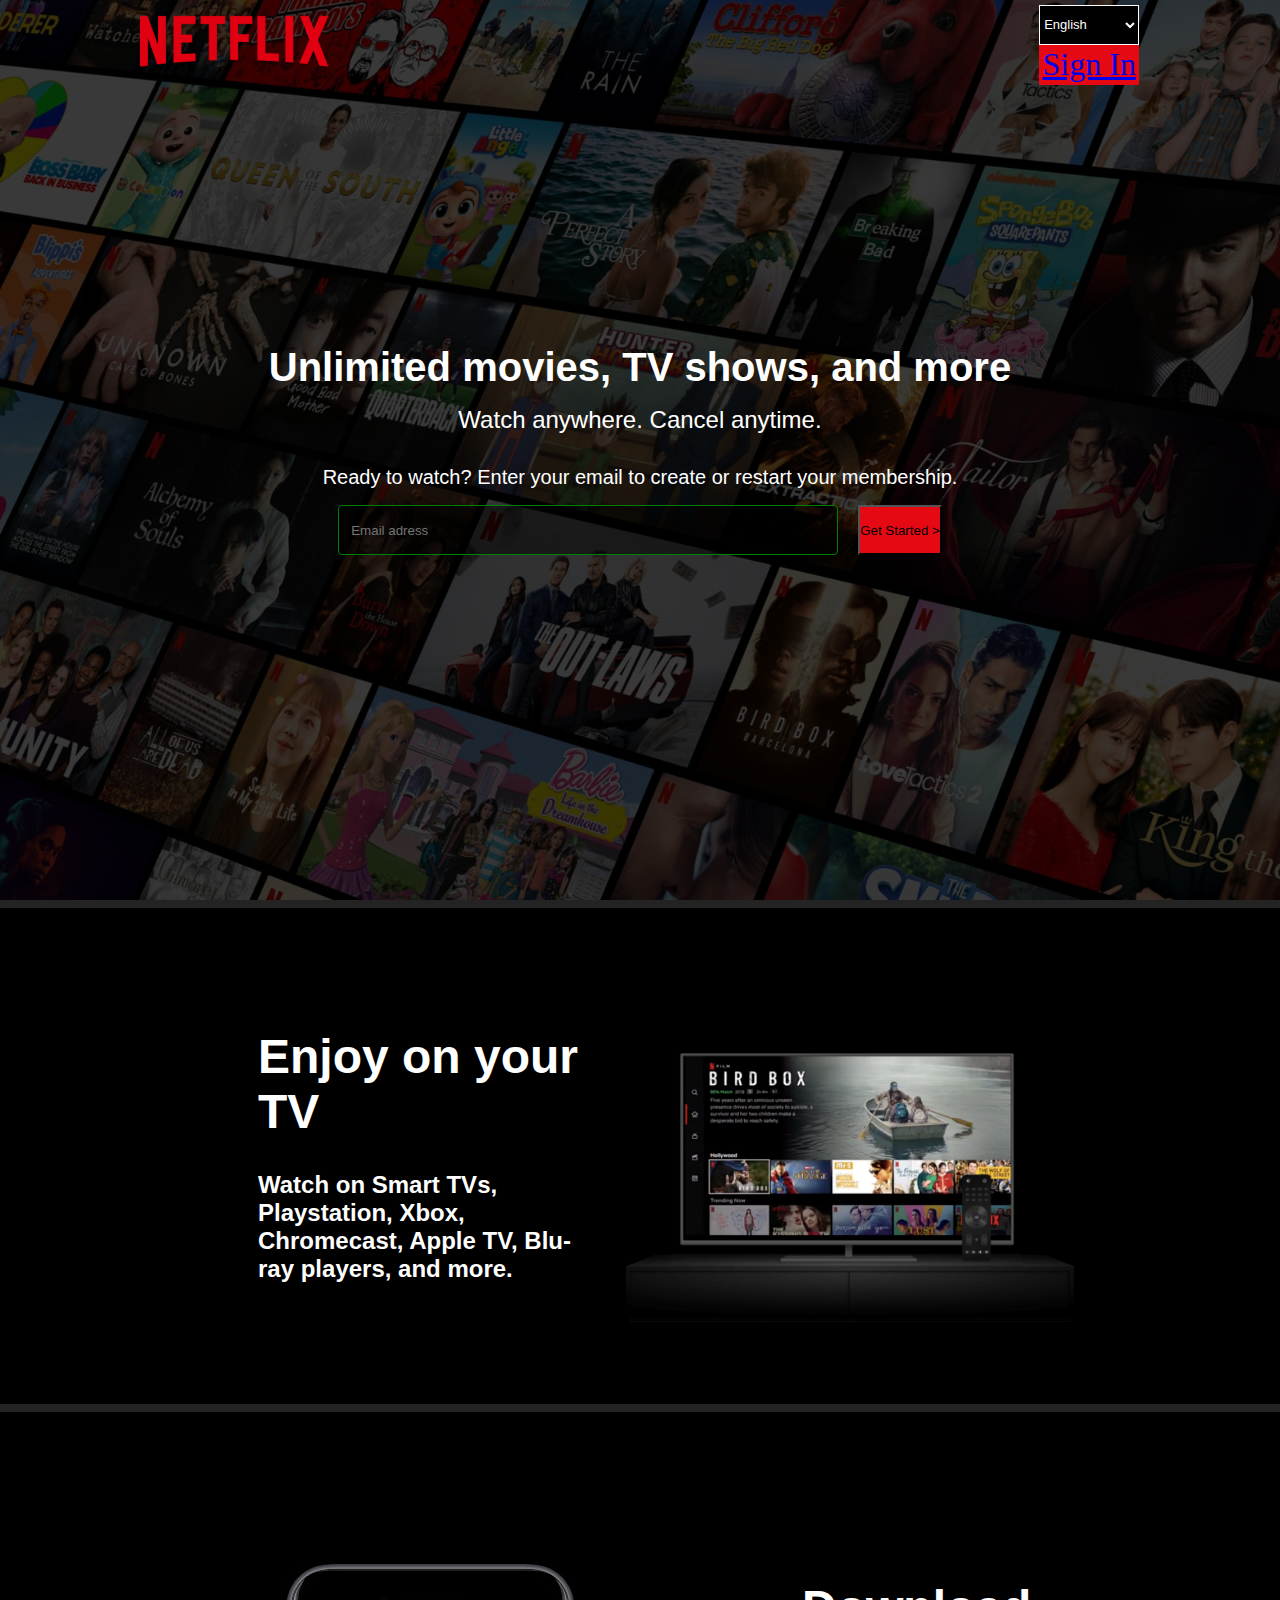
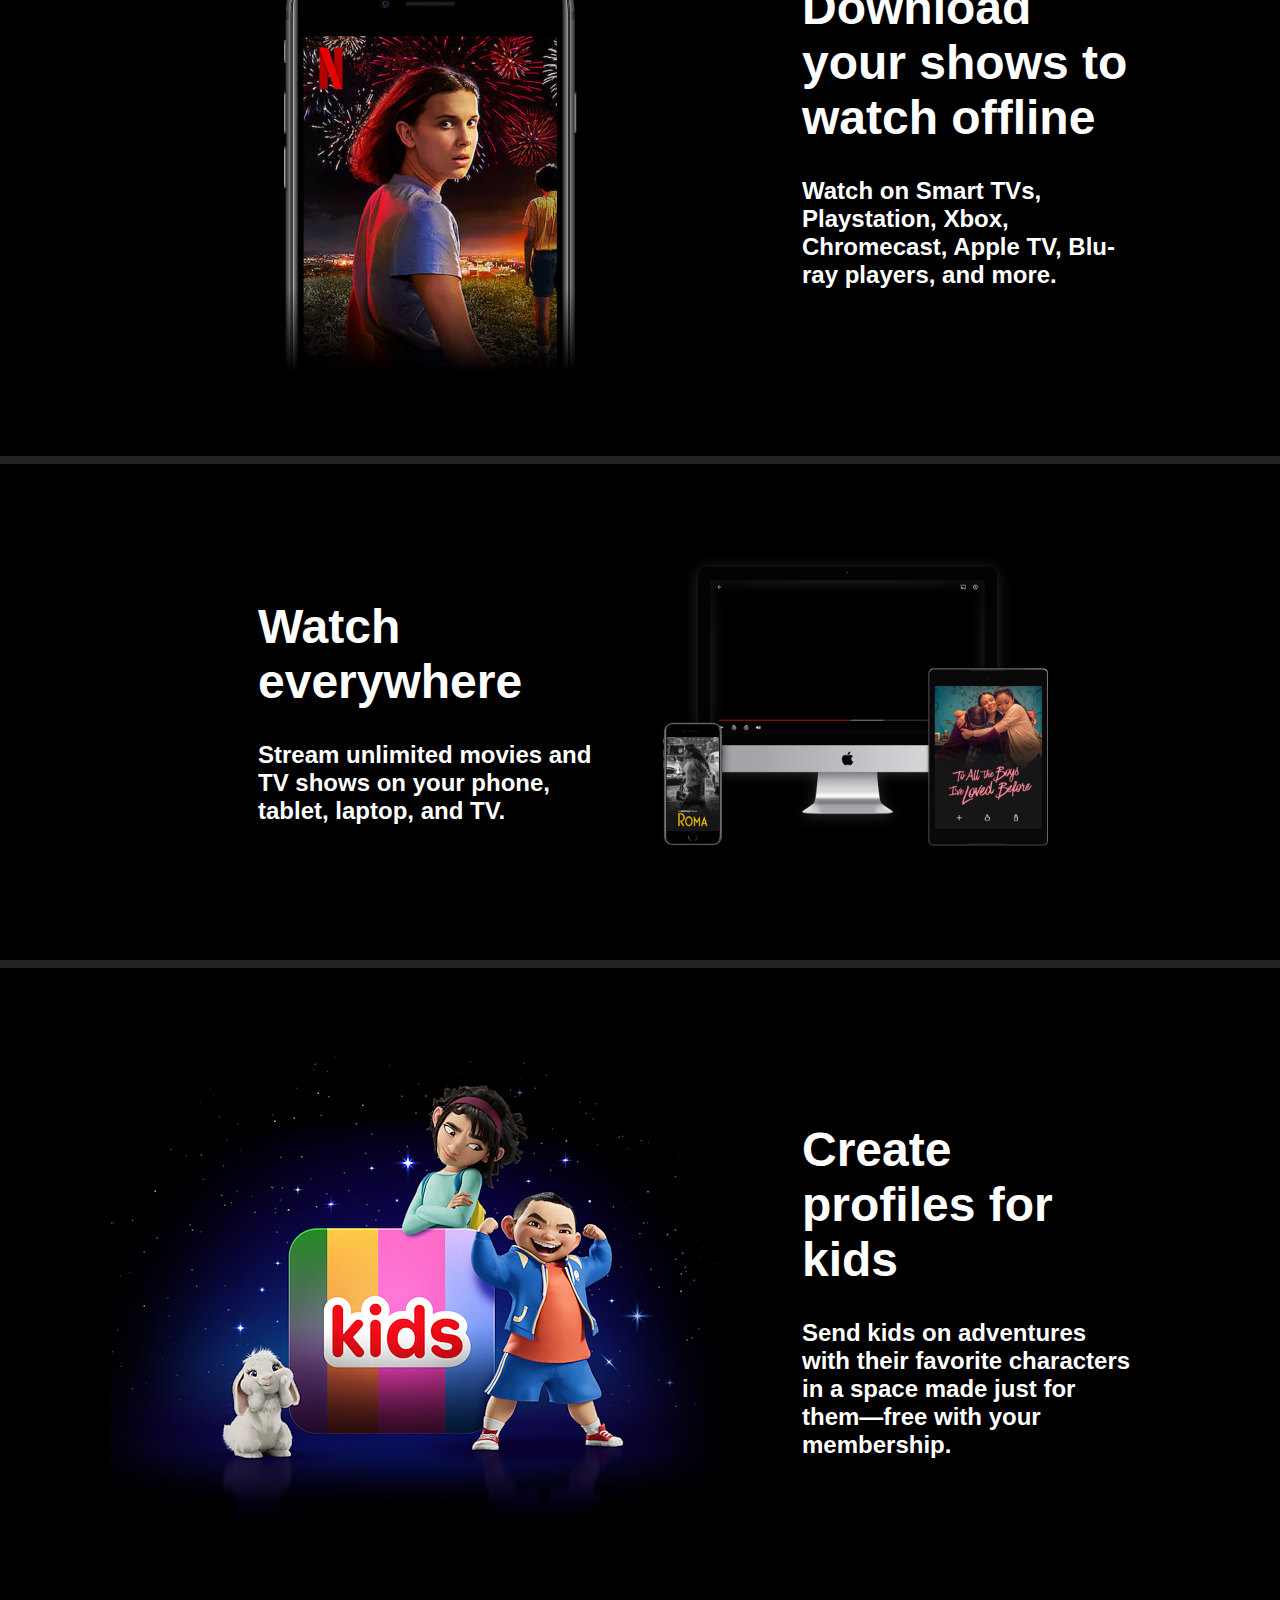
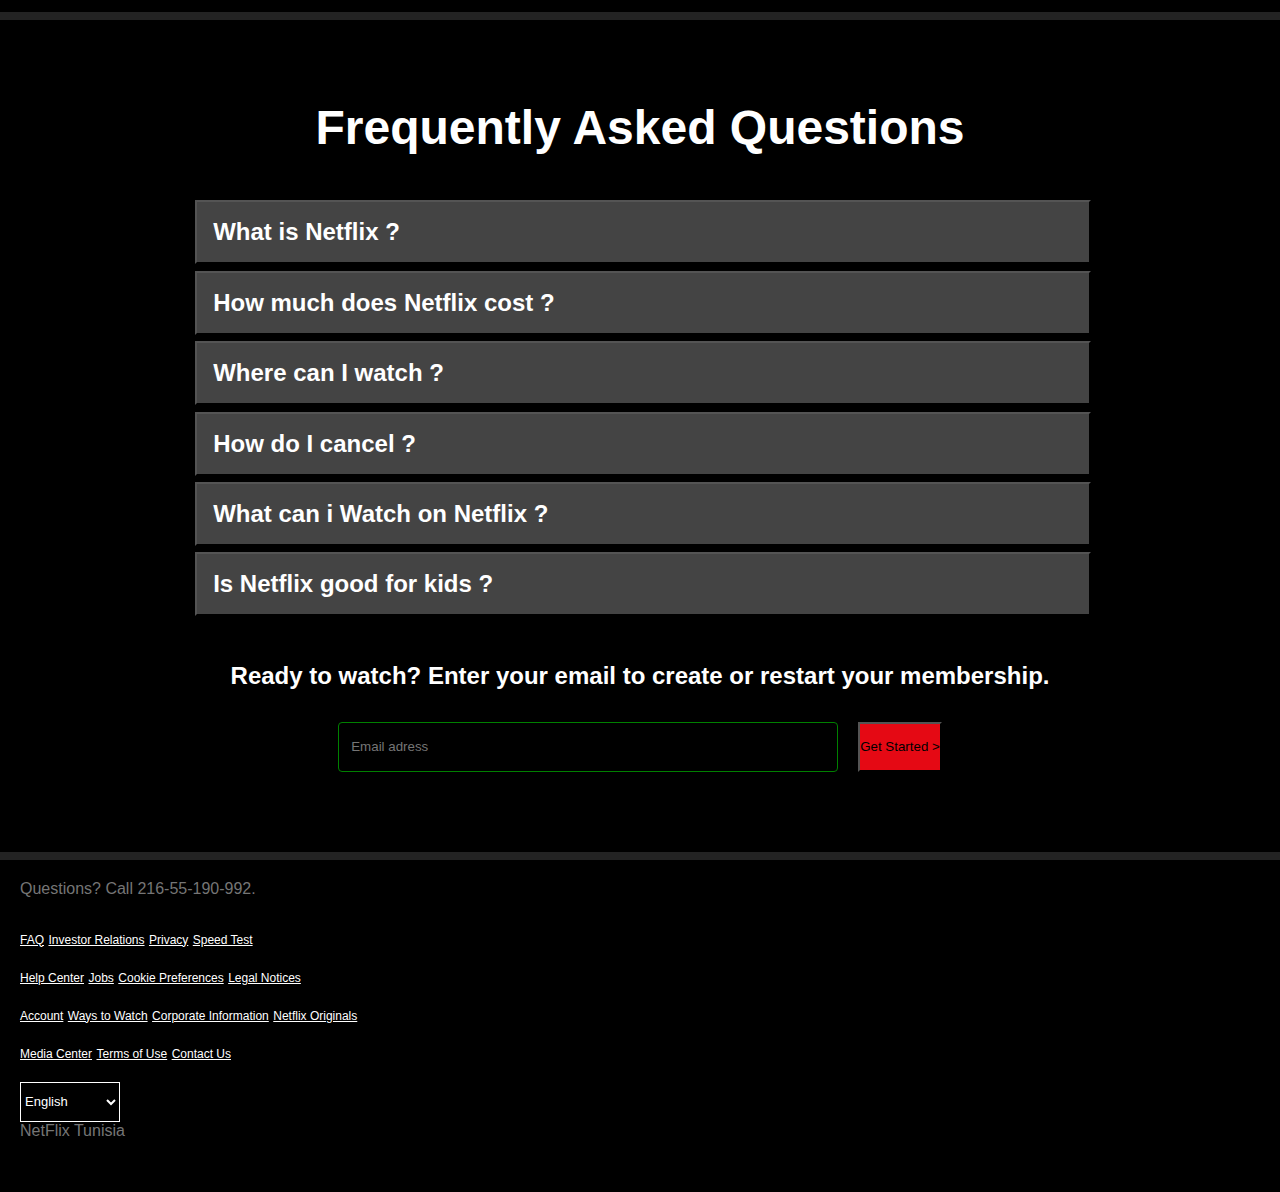
==== commit aac4a623: "work done" ====
--- a/index.html
+++ b/index.html
@@ -1,123 +1,143 @@
 <!DOCTYPE html>
 <html lang="en">
+
 <head>
     <meta charset="UTF-8">
     <meta name="viewport" content="width=device-width, initial-scale=1.0">
     <title>Netflix</title>
-    <link rel="stylesheet" href="https://fonts.googleapis.com/css2?family=Material+Symbols+Outlined:opsz,wght,FILL,GRAD@20..48,100..700,0..1,-50..200" />
+    <link rel="stylesheet"
+        href="https://fonts.googleapis.com/css2?family=Material+Symbols+Outlined:opsz,wght,FILL,GRAD@20..48,100..700,0..1,-50..200" />
     <link rel="shortcut icon" href="../images/netflix_logo.jpg" type="image/x-icon">
+    <link rel="stylesheet" href="https://cdnjs.cloudflare.com/ajax/libs/font-awesome/6.5.1/css/all.min.css"
+        integrity="sha512-DTOQO9RWCH3ppGqcWaEA1BIZOC6xxalwEsw9c2QQeAIftl+Vegovlnee1c9QX4TctnWMn13TZye+giMm8e2LwA=="
+        crossorigin="anonymous" referrerpolicy="no-referrer" />
+    <link href="https://cdn.jsdelivr.net/npm/bootstrap@5.3.2/dist/css/bootstrap.min.css" rel="stylesheet"
+        integrity="sha384-T3c6CoIi6uLrA9TneNEoa7RxnatzjcDSCmG1MXxSR1GAsXEV/Dwwykc2MPK8M2HN" crossorigin="anonymous">
     <link rel="stylesheet" href="../style/landigpage.css">
     <script src='https://code.jquery.com/jquery-2.2.4.js'></script>
 </head>
+
 <body>
-    <header >
-        <nav>
-            <img id="logo" src="../images/homePage/netflix.png" alt="">
-            <div class="btn">
-                <div class="dropdown">
-                    <button id="lang--btn" class="dropbtn">Language</button>
-                    <div id="langDropdown" class="dropdown-content">
-                        <a href="#" onclick="changeLanguage('en')">English</a>
-                        <a href="#" onclick="changeLanguage('fr')">Français</a>
-                        <a href="#" onclick="changeLanguage('ar')">العربية</a>
-                    </div>
-                </div>
-                <button id="signUp--btn">Sign In</button>
+    <header>
+        <nav class="d-flex flex-wrap align-items-center">
+            <a href="/index.html" type="button" class="btn custom-btn-netflix  "></a>
+            <div class="d-flex align-items-center gap-2">
+                <select>
+                    <option>English</option>
+                    <option>العربية</option>
+                    <option>Français</option>
+                    <option>Spanish</option>
+                    <option>Dutch</option>
+                </select>
+                <a href="/pages/signin.html" class="btn btn-danger text-center "
+                    style="height:40px;background-Color:#E50914">Sign In</a>
             </div>
-        </nav>        
-        </header>
-
-    <div class="container">
+        </nav>
+    </header>
+    <div class="container d-flex flex-wrap">
         <h1 id="text1">Unlimited movies, TV shows, and more</h1>
         <span id="text2">Watch anywhere. Cancel anytime.</span>
         <span id="text3">Ready to watch? Enter your email to create or restart your membership.</span>
-        <span id="inputs">
-            <input id="mail" type="email"  placeholder="Email adress">
-            <button id="getSatrted">Get Started ></button>
-        </span>
-    </div>
-    
-    <div class="content">
-        <div class="texts">
-            <h1>Enjoy on your TV</h1>
-            <h4>Watch on Smart TVs, Playstation, Xbox, Chromecast, Apple TV, Blu-ray players, and more.</h4>
-        </div>
-        <img id="feature" src="../images/homePage/feature-1.png" alt="" srcset="">
-    </div>
-    <div class="content">
-        <img src="../images/homePage/mobile.jpg" alt="" srcset="">
-        <div class="texts">
-            <h1>Download your shows to <br>watch offline</h1>
-            <h4>Watch on Smart TVs, Playstation, Xbox, Chromecast, Apple TV, Blu-ray players, and more.</h4>
+        <div id="inputs">
+            <input id="mail" type="email" placeholder="Email adress">
+            <button class="btn btn-danger " style="height:50px;background-Color:#E50914">Get Started ></button>
         </div>
     </div>
-    <div class="content">
-        <div class="texts">
-            <h1>Watch everywhere</h1>
-            <h4>Stream unlimited movies and TV shows on your phone, tablet, laptop, and TV.</h4>
+
+    <div>
+        <div class="content ">
+            <div class="texts" style="max-width: 400px;">
+                <h1>Enjoy on your TV</h1>
+                <h4>Watch on Smart TVs, Playstation, Xbox, Chromecast, Apple TV, Blu-ray players, and more.</h4>
+            </div>
+            <img id="feature" src="../images/homePage/feature-1.png" alt="" srcset="">
         </div>
-        <img  id="feature" src="../images/homePage/device-pile.png" alt="" srcset="">
-    </div>
-    <div class="content">
-        <img src="../images/homePage/kids.png" alt="" srcset="">
-        <div class="texts">
-            <h1>Create profiles for kids</h1>
-            <h4>Send kids on adventures with their favorite characters in a space made just for them—free with your membership.</h4>
+        <div class="content d-flex flex-wrap-reverse">
+            <div>
+                <img src="../images/homePage/mobile.jpg" alt="" srcset="">
+
+            </div>
+            <div class="texts" style="max-width: 400px;">
+                <h1>Download your shows to <br>watch offline</h1>
+                <h4>Watch on Smart TVs, Playstation, Xbox, Chromecast, Apple TV, Blu-ray players, and more.</h4>
+            </div>
+        </div>
+        <div class="content">
+            <div class="texts" style="max-width: 400px;">
+                <h1>Watch everywhere</h1>
+                <h4>Stream unlimited movies and TV shows on your phone, tablet, laptop, and TV.</h4>
+            </div>
+            <img id="feature" src="../images/homePage/device-pile.png" alt="" srcset="">
+        </div>
+        <div class="content d-flex flex-wrap-reverse">
+            <div>
+                <img src="../images/homePage/kids.png" alt="" srcset="">
+            </div>
+            <div class="texts" style="max-width: 400px;">
+                <h1>Create profiles for kids</h1>
+                <h4>Send kids on adventures with their favorite characters in a space made just for them—free with your
+                    membership.</h4>
+            </div>
+
         </div>
     </div>
-    <div class="questionContainer">
-    
+    <div class="questionContainer d-flex flex-wrap">
+
         <h1>Frequently Asked Questions</h1>
         <div class="questions">
-            <button >What is Netflix ?</button>
-            <button >How much does Netflix cost ?</button>
-            <button >Where can I watch ?</button>
-            <button >How do I cancel ?</button>
-            <button > What can i Watch on Netflix ?</button>
-            <button >Is Netflix good for kids ?</button>
+            <button>What is Netflix ?</button>
+            <button>How much does Netflix cost ?</button>
+            <button>Where can I watch ?</button>
+            <button>How do I cancel ?</button>
+            <button> What can i Watch on Netflix ?</button>
+            <button>Is Netflix good for kids ?</button>
         </div>
         <span>Ready to watch? Enter your email to create or restart your membership.</span>
         <span id="inputs">
             <input id="mail" type="email" name="" id="" placeholder="Email adress">
-            <button id="getSatrted">Get Started ></button>
+            <button class="btn btn-danger " style="height:50px;background-Color:#E50914">Get Started ></button>
         </span>
     </div>
     <footer>
-        <div>
-        <p>Questions? Call 000-800-919-1694.</p>
-    </div>
-        <div class="links">
-          <ul>
-            <li>FAQ</li>
-            <li>Help Center</li>
-            <li>Account</li>
-            <li>Media Center</li>
-            <li>Investor Relations</li>
-            <li>Jobs</li>
-            <li>Ways to Watch</li>
-            <li>Terms of Use</li>
-            <li>Privacy</li>
-            <li>Cookie Preferences</li>
-            <li>Corporate Information</li>
-            <li>Contact Us</li>
-            <li>Speed Test</li>
-            <li>Legal Notices</li>
-            <li>Netflix Originals</li>
-          </ul>
-          <div class="language" id="language-btn">
-            <i class="fas fa-globe"></i> English
-            <i class="fas fa-sort-down lg"></i>
-            <div class="dropdown-list">
-              <ul class="" id="language-dropdown">
-                <li>Français</li>
-                <li>English</li>
-                <li>العربية</li>
-              </ul>
+        <div class="px-5 ">
+            <p>Questions? Call 216-55-190-992.</p>
+            <div class="links d-flex gap-5 justify-content-center flex-wrap">
+                <div class="d-flex flex-column gap-3 flex-wrap">
+                    <a href="#"> FAQ</a>
+                    <a href="#">Investor Relations</a>
+                    <a href="#">Privacy</a>
+                    <a href="#">Speed Test</a>
+                </div>
+                <div class="d-flex flex-column gap-3 flex-wrap">
+                    <a href="#">Help Center</a>
+                    <a href="#">Jobs</a>
+                    <a href="#">Cookie Preferences</a>
+                    <a href="#">Legal Notices</a>
+                </div>
+                <div class="d-flex flex-column gap-3 flex-wrap">
+                    <a href="#">Account</a>
+                    <a href="#">Ways to Watch</a>
+                    <a href="#">Corporate Information</a>
+                    <a href="#">Netflix Originals</a>
+                </div>
+                <div class="d-flex flex-column gap-3 flex-wrap">
+                    <a href="#">Media Center</a>
+                    <a href="#">Terms of Use</a>
+                    <a href="#">Contact Us</a>
+                </div>
             </div>
-          </div>
-          <p>NetFlix Tunisia</p>
+            <div class="select">
+                <select>
+                    <option>English</option>
+                    <option>العربية</option>
+                    <option>Français</option>
+                    <option>Spanish</option>
+                    <option>Dutch</option>
+                </select>
+                <p class="mt-4">NetFlix Tunisia</p>
+            </div>
         </div>
-      </footer>
+    </footer>
     <script src="../js/landingpage.js"></script>
 </body>
 
--- a/style/landigpage.css
+++ b/style/landigpage.css
@@ -4,12 +4,16 @@
     box-sizing: border-box;
 }
 
+body {
+  height: 100vh
+}
 header{
     width: 100%;
     background-image:  linear-gradient(rgb(0, 0, 0,70%),rgb(0, 0, 0,70%)), url("../images/homePage/landingImage.jpg");
     background-repeat: no-repeat;
     background-size: cover;
     height: 100vh;
+   
   
 
 }
@@ -89,33 +93,22 @@
     font-family: Helvetica, sans-serif;
 }
 #inputs{
-    width: auto;
-    height: 6rem;
-    width: 40%;
+    display:flex;
+    align-items: center;
+    gap:20px
 }
 #mail{
     background: none;
     background-color: rgba(0, 0, 0, 0.5);
     padding: 2%;
     border-radius: 4px;
-    border: 0.1px solid white;
-    margin-right: 20px;
-    height: 50%;
-    width: 70%;
+    border: 0.1px solid green;
+  
+    height: 50px;
+    width: 500px;
     
 }
-#getSatrted{
-    height: 50%;
-    width: 20%;
-    background-color: red;
-    color: white;
-    border: none;
-    border-radius: 4%;
-    letter-spacing: 1px;
-    font-weight: bold;
-    word-spacing: 2px;
-    font-family: Helvetica, sans-serif;
-}
+
 #getSatrted:hover{
     opacity: 0.8;
 }
@@ -172,22 +165,21 @@
 }
 footer{
     border-top: 0.5rem solid #232323;
-    padding: 5rem;
-    color: white;
-    font-weight: 900;
+    color: white;
+    
     font-family:  Helvetica, sans-serif;
     font-size: medium;
     background-color: black;
-   display: flex;
-   text-align: center;
-   align-items: center;
-   justify-content: space-evenly;
+    padding: 20px ;
+    
+
+  
 
 }
 footer a{
-    text-decoration: none;
-    color: white;
-    
+    text-decoration: underline;
+    color: white;
+    font-size: 12px;
 }
 footer a img {
     width: 50px;
@@ -252,13 +244,12 @@
   background-color: red;
   color: white;
   border: none;
-  padding: 10px 20px;
-  margin-left: 20px;
+text-align: center;
+  font-size: small;
 }
 footer {
     color: #757575;
-    margin: 3rem auto;
-    width: 70%;
+  
   }
   
   footer .links > * {
@@ -319,3 +310,25 @@
   color: white !important;
   }
 
+
+ select{
+    color:white;
+    border:1px solid white;
+    width: 100px;
+    height:40px;
+    font-size:small;
+    background: #000000;
+   }
+
+
+   .custom-btn-netflix {
+    background-size: cover;
+    background-image: url(../assets/pngwing\ 1.png);
+    color: #fff;
+    border: none;
+    width: 210px;
+    height: 80px;
+    top: 71px;
+    left: 37px;
+  
+  }
